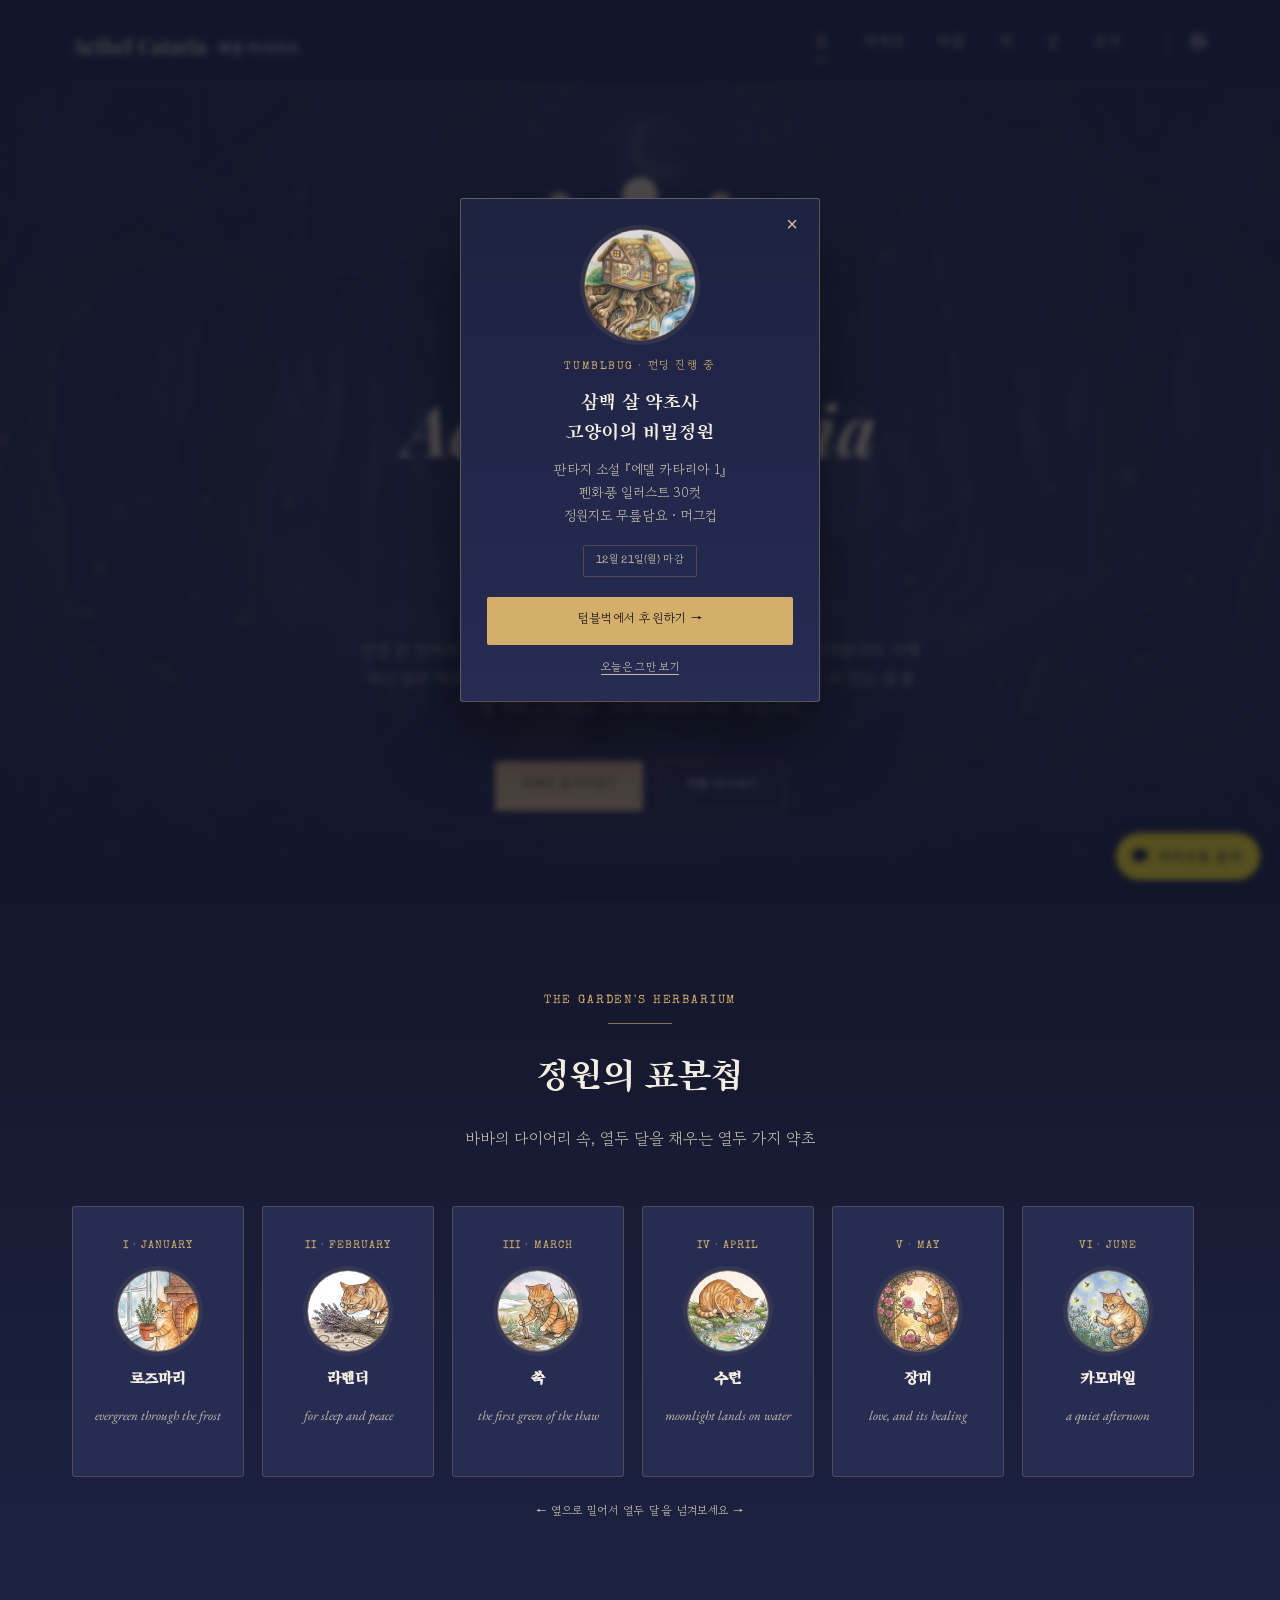
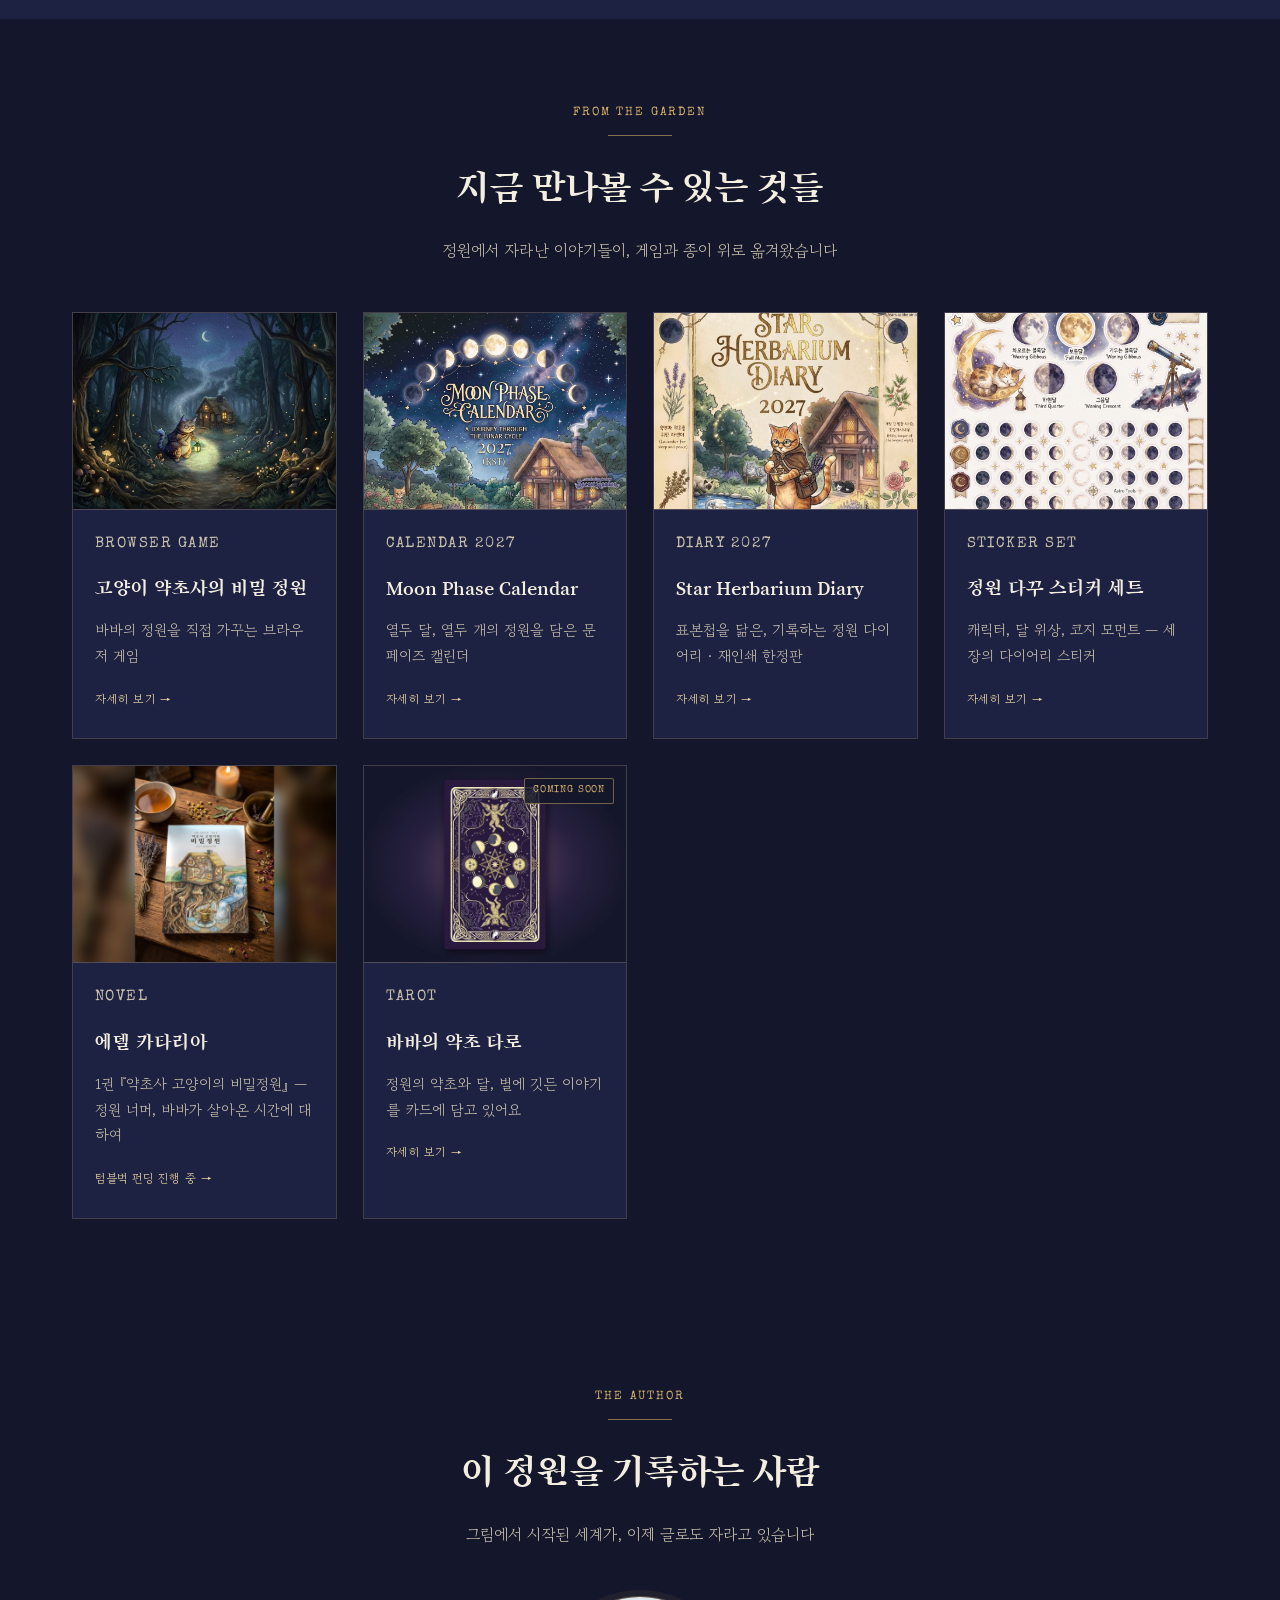
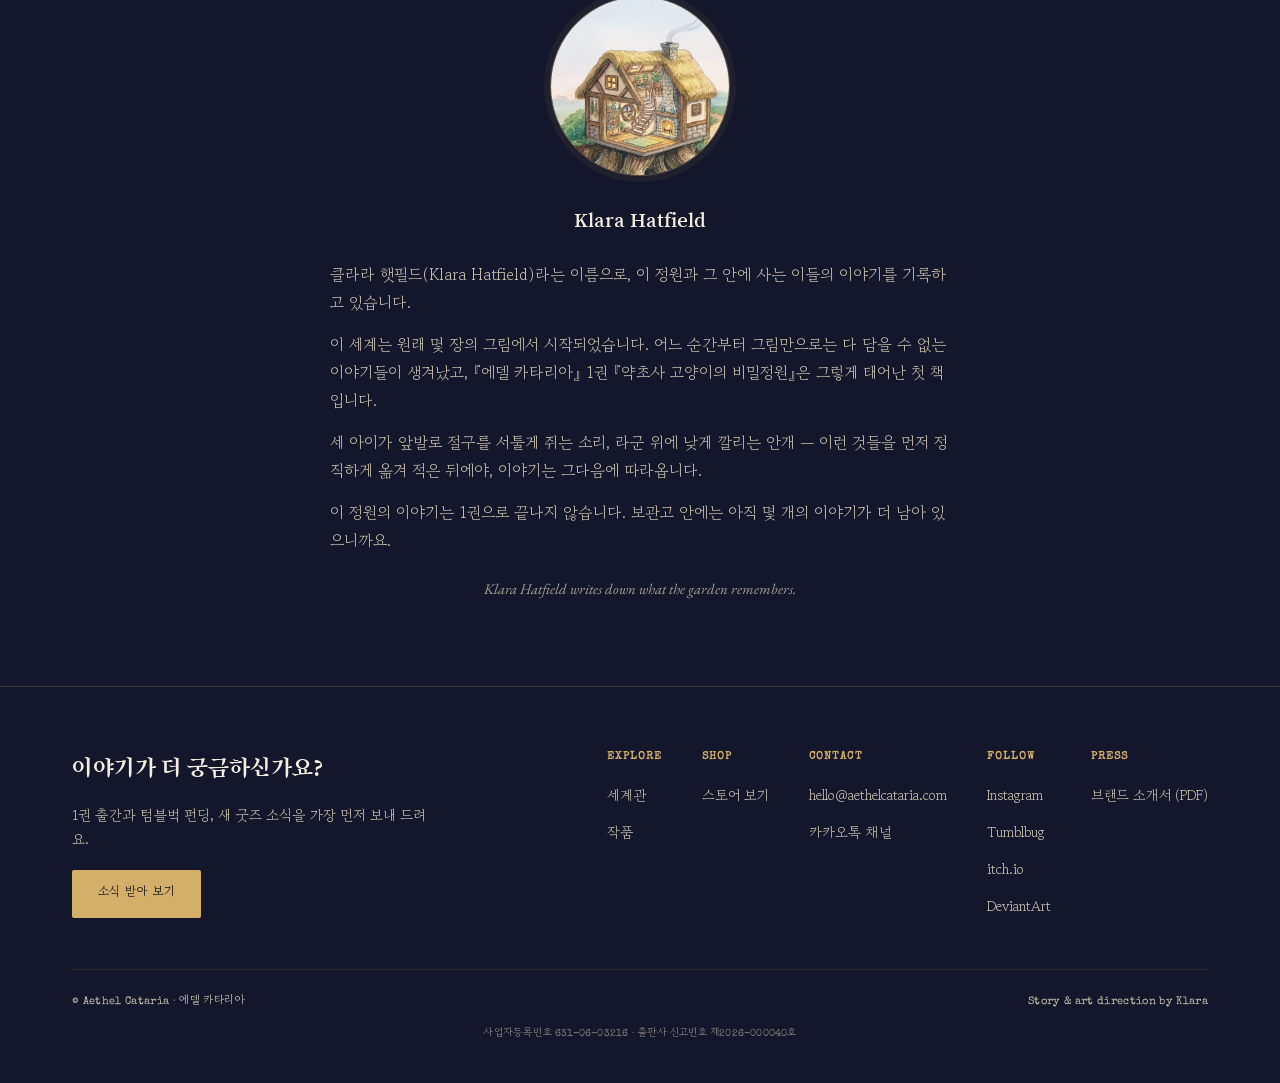
==== index.html @ c3be25a5 "update" ====
<!doctype html>
<html lang="ko">
<head>
<meta charset="UTF-8">
<meta name="viewport" content="width=device-width, initial-scale=1">
<meta name="naver-site-verification" content="a81925fc1675d71731efb377b3e61711cd4c7b0f" />
<meta name="p:domain_verify" content="5d4cd866044c1a8015e2ba2c1e4d9285"/>
<title>Aethel Cataria · 에델 카타리아</title>
<meta name="description" content="달빛 아래, 오래된 마법이 자라는 곳 — 고양이 약초사 바바의 정원, 에델 카타리아 세계관 공식 홈페이지.">
<meta property="og:type" content="website">
<meta property="og:site_name" content="Aethel Cataria · 에델 카타리아">
<meta property="og:locale" content="ko_KR">
<meta property="og:title" content="Aethel Cataria · 에델 카타리아">
<meta property="og:description" content="달빛 아래, 오래된 마법이 자라는 곳 — 고양이 약초사 바바의 정원, 에델 카타리아 세계관 공식 홈페이지.">
<meta property="og:url" content="https://aethelcataria.com/">
<meta property="og:image" content="https://aethelcataria.com/assets/images/og-default.jpg">
<meta property="og:image:width" content="1200">
<meta property="og:image:height" content="630">
<meta name="twitter:card" content="summary_large_image">
<link rel="icon" href="favicon.ico" sizes="any">
<link rel="icon" type="image/png" sizes="32x32" href="favicon-32.png">
<link rel="apple-touch-icon" href="apple-touch-icon.png">
<link rel="alternate" hreflang="ko" href="https://aethelcataria.com/index.html">
<link rel="alternate" hreflang="en" href="https://aethelcataria.com/en/index.html">
<link rel="alternate" hreflang="ja" href="https://aethelcataria.com/jp/index.html">
<link rel="stylesheet" href="assets/style.css?v=20261107b">
</head>
<body>

<!-- ============ icon sprite (hidden) ============ -->
<svg width="0" height="0" style="position:absolute" aria-hidden="true">
<defs>

<symbol id="icon-spike" viewBox="0 0 64 64" fill="none" stroke="currentColor" stroke-width="2.2" stroke-linecap="round">
  <line x1="32" y1="56" x2="32" y2="10"/>
  <line x1="32" y1="46" x2="20" y2="40"/>
  <line x1="32" y1="46" x2="44" y2="40"/>
  <line x1="32" y1="36" x2="20" y2="30"/>
  <line x1="32" y1="36" x2="44" y2="30"/>
  <line x1="32" y1="26" x2="20" y2="20"/>
  <line x1="32" y1="26" x2="44" y2="20"/>
  <line x1="32" y1="16" x2="24" y2="10"/>
  <line x1="32" y1="16" x2="40" y2="10"/>
</symbol>

<symbol id="icon-lavender" viewBox="0 0 64 64" fill="none" stroke="currentColor" stroke-width="2.2" stroke-linecap="round">
  <line x1="32" y1="56" x2="32" y2="22"/>
  <path d="M32 50 Q24 46 26 40"/>
  <path d="M32 50 Q40 46 38 40"/>
  <ellipse cx="32" cy="30" rx="3" ry="4.4" fill="currentColor" stroke="none" opacity=".5"/>
  <ellipse cx="26" cy="24" rx="3.4" ry="5" fill="currentColor" stroke="none" opacity=".65"/>
  <ellipse cx="38" cy="24" rx="3.4" ry="5" fill="currentColor" stroke="none" opacity=".65"/>
  <ellipse cx="32" cy="19" rx="4" ry="6" fill="currentColor" stroke="none" opacity=".9"/>
</symbol>

<symbol id="icon-lobed-leaf" viewBox="0 0 64 64" fill="none" stroke="currentColor" stroke-width="2.2" stroke-linejoin="round" stroke-linecap="round">
  <line x1="32" y1="58" x2="32" y2="46"/>
  <path d="M32 46 L24 40 L26 34 L20 30 L24 24 L18 18 L32 10 L46 18 L40 24 L44 30 L38 34 L40 40 Z"/>
</symbol>

<symbol id="icon-lily" viewBox="0 0 64 64" fill="none" stroke="currentColor" stroke-width="2.2" stroke-linecap="round">
  <ellipse cx="32" cy="48" rx="20" ry="8"/>
  <line x1="32" y1="40" x2="32" y2="26"/>
  <g stroke-width="2">
    <ellipse cx="32" cy="10" rx="4" ry="9" transform="rotate(0 32 17)"/>
    <ellipse cx="32" cy="10" rx="4" ry="9" transform="rotate(60 32 17)"/>
    <ellipse cx="32" cy="10" rx="4" ry="9" transform="rotate(120 32 17)"/>
    <ellipse cx="32" cy="10" rx="4" ry="9" transform="rotate(180 32 17)"/>
    <ellipse cx="32" cy="10" rx="4" ry="9" transform="rotate(240 32 17)"/>
    <ellipse cx="32" cy="10" rx="4" ry="9" transform="rotate(300 32 17)"/>
  </g>
</symbol>

<symbol id="icon-rose" viewBox="0 0 64 64" fill="none" stroke="currentColor" stroke-width="2.2" stroke-linecap="round" stroke-linejoin="round">
  <line x1="32" y1="58" x2="32" y2="34"/>
  <path d="M32 50 Q22 48 24 40"/>
  <path d="M24 20 Q32 6 40 20 Q45 29 32 31 Q19 29 24 20 Z"/>
  <circle cx="32" cy="20" r="4.5"/>
</symbol>

<symbol id="icon-daisy" viewBox="0 0 64 64" fill="none" stroke="currentColor" stroke-width="2.2" stroke-linecap="round">
  <line x1="32" y1="58" x2="32" y2="34"/>
  <line x1="32" y1="14" x2="32" y2="7"/>
  <line x1="37.7" y1="16.3" x2="42.6" y2="11.4"/>
  <line x1="40" y1="22" x2="47" y2="22"/>
  <line x1="37.7" y1="27.7" x2="42.6" y2="32.6"/>
  <line x1="32" y1="30" x2="32" y2="37"/>
  <line x1="26.3" y1="27.7" x2="21.4" y2="32.6"/>
  <line x1="24" y1="22" x2="17" y2="22"/>
  <line x1="26.3" y1="16.3" x2="21.4" y2="11.4"/>
  <circle cx="32" cy="22" r="5" fill="currentColor" stroke="none"/>
</symbol>

<symbol id="icon-basil" viewBox="0 0 64 64" fill="none" stroke="currentColor" stroke-width="2.2" stroke-linecap="round">
  <line x1="32" y1="58" x2="32" y2="14"/>
  <ellipse cx="20" cy="34" rx="12" ry="7" transform="rotate(-25 20 34)"/>
  <ellipse cx="44" cy="34" rx="12" ry="7" transform="rotate(25 44 34)"/>
  <ellipse cx="32" cy="14" rx="6" ry="10"/>
</symbol>

<symbol id="icon-comfrey" viewBox="0 0 64 64" fill="none" stroke="currentColor" stroke-width="2.2" stroke-linejoin="round" stroke-linecap="round">
  <line x1="32" y1="58" x2="32" y2="44"/>
  <path d="M32 44 C14 40 12 18 32 8 C52 18 50 40 32 44 Z"/>
  <line x1="32" y1="42" x2="32" y2="12"/>
</symbol>

<symbol id="icon-lemonbalm" viewBox="0 0 64 64" fill="none" stroke="currentColor" stroke-width="2.2" stroke-linejoin="round" stroke-linecap="round">
  <line x1="32" y1="58" x2="32" y2="46"/>
  <path d="M32 46 L26 42 L28 38 L22 34 L25 30 L20 26 L24 22 L32 8 L40 22 L44 26 L39 30 L42 34 L36 38 L38 42 Z"/>
</symbol>

<symbol id="icon-sage" viewBox="0 0 64 64" fill="none" stroke="currentColor" stroke-width="2.2" stroke-linecap="round">
  <line x1="32" y1="58" x2="32" y2="12"/>
  <ellipse cx="22" cy="42" rx="8" ry="4" transform="rotate(-20 22 42)"/>
  <ellipse cx="42" cy="36" rx="8" ry="4" transform="rotate(20 42 36)"/>
  <ellipse cx="22" cy="28" rx="7" ry="3.6" transform="rotate(-15 22 28)"/>
  <ellipse cx="32" cy="14" rx="3" ry="5" fill="currentColor" stroke="none" opacity=".75"/>
  <ellipse cx="28" cy="18" rx="2.6" ry="4" fill="currentColor" stroke="none" opacity=".5"/>
  <ellipse cx="36" cy="18" rx="2.6" ry="4" fill="currentColor" stroke="none" opacity=".5"/>
</symbol>

<symbol id="icon-holly" viewBox="0 0 64 64" fill="none" stroke="currentColor" stroke-width="2.2" stroke-linejoin="round" stroke-linecap="round">
  <line x1="32" y1="58" x2="32" y2="48"/>
  <path d="M32 48 L26 44 L28 40 L20 36 L26 32 L18 26 L26 24 L24 16 L32 20 L40 16 L38 24 L46 26 L38 32 L44 36 L36 40 L38 44 Z"/>
  <circle cx="28" cy="13" r="3" fill="currentColor" stroke="none"/>
  <circle cx="34" cy="11" r="3" fill="currentColor" stroke="none"/>
  <circle cx="32" cy="17" r="2.6" fill="currentColor" stroke="none"/>
</symbol>

<symbol id="icon-cottage" viewBox="0 0 64 64" fill="none" stroke="currentColor" stroke-width="2" stroke-linejoin="round" stroke-linecap="round">
  <path d="M10 34 L32 13 L54 34"/>
  <rect x="15" y="34" width="34" height="22"/>
  <path d="M27 56 L27 41 Q32 36 37 41 L37 56"/>
</symbol>

<symbol id="icon-moonset" viewBox="0 0 64 64" fill="currentColor" stroke="none">
  <circle cx="20" cy="34" r="10" opacity=".38"/>
  <circle cx="32" cy="27" r="13" opacity=".85"/>
  <circle cx="46" cy="34" r="10" opacity=".38"/>
</symbol>

<symbol id="icon-book" viewBox="0 0 64 64" fill="none" stroke="currentColor" stroke-width="2" stroke-linejoin="round" stroke-linecap="round">
  <path d="M32 18 C24 12 14 14 10 18 L10 46 C14 42 24 40 32 46 C40 40 50 42 54 46 L54 18 C50 14 40 12 32 18 Z"/>
  <line x1="32" y1="18" x2="32" y2="46"/>
</symbol>

<symbol id="icon-quill" viewBox="0 0 64 64" fill="none" stroke="currentColor" stroke-width="2" stroke-linejoin="round" stroke-linecap="round">
  <path d="M46 10 C31 18 20 33 15 52 L22 49 C29 32 39 20 50 14 Z"/>
  <line x1="15" y1="52" x2="9" y2="59"/>
</symbol>

</defs>
</svg>

<header class="site-header">
  <div class="wrap">
    <a href="index.html" class="brand-mark">
      <span class="en">Aethel&nbsp;Cataria</span>
      <span class="kr">에델 카타리아</span>
    </a>
    <nav class="site-nav" aria-label="주요 메뉴">
      <a href="index.html" aria-current="page">홈</a>
      <a href="world.html">세계관</a>
      <a href="works.html">작품</a>
      <a href="book.html">책</a>
      <a href="shop.html">샵</a>
      <a href="mailto:hello@aethelcataria.com?subject=%5B%EC%97%90%EB%8D%B8%EC%B9%B4%ED%83%80%EB%A6%AC%EC%95%84%5D%20%EB%AC%B8%EC%9D%98%EB%93%9C%EB%A6%BD%EB%8B%88%EB%8B%A4">문의</a>
      <details class="lang-switch-wrap">
        <summary aria-label="언어 선택"><svg viewBox="0 0 24 24" fill="none" stroke="currentColor" stroke-width="1.6" stroke-linecap="round" stroke-linejoin="round" aria-hidden="true"><circle cx="12" cy="12" r="9"/><ellipse cx="12" cy="12" rx="4.2" ry="9"/><line x1="3" y1="12" x2="21" y2="12"/></svg></summary>
        <div class="lang-menu">
          <a href="en/index.html" lang="en" hreflang="en">EN</a>
          <a href="jp/index.html" lang="ja" hreflang="ja">日本語</a>
        </div>
      </details>
    </nav>
  </div>
</header>

<main>

  <section class="hero">
    <div class="hero-video" aria-hidden="true" style="position:absolute;inset:0;z-index:0;overflow:hidden;pointer-events:none">
      <video autoplay muted loop playsinline disablepictureinpicture disableremoteplayback preload="metadata" style="width:100%;height:100%;object-fit:cover" poster="assets/video/hero-forest-poster.jpg">
        <source src="assets/video/hero-forest-sm.mp4" type="video/mp4" media="(max-width: 700px)">
        <source src="assets/video/hero-forest-sm.webm" type="video/webm" media="(max-width: 700px)">
        <source src="assets/video/hero-forest.mp4" type="video/mp4">
        <source src="assets/video/hero-forest.webm" type="video/webm">
      </video>
    </div>
    <div class="stars" aria-hidden="true">
      <span style="top:12%;left:8%"></span>
      <span style="top:22%;left:88%"></span>
      <span style="top:8%;left:52%"></span>
      <span style="top:34%;left:16%"></span>
      <span style="top:30%;left:76%"></span>
      <span style="top:5%;left:70%"></span>
    </div>

    <svg class="moon-arc" viewBox="0 0 600 130" aria-hidden="true">
      <path d="M40,90 Q300,-10 560,90" fill="none" stroke="#D4AF6A" stroke-width="1" opacity=".35"/>

      <g opacity=".45">
        <mask id="mm0"><circle cx="40" cy="82" r="9" fill="#fff"/><circle cx="40" cy="82" r="9" fill="#000"/></mask>
        <circle cx="40" cy="82" r="9" fill="#E9D3A3" mask="url(#mm0)"/>
        <circle cx="40" cy="82" r="9" fill="none" stroke="#D4AF6A" stroke-width="1" opacity=".8"/>
      </g>

      <g opacity=".68">
        <mask id="mm1"><circle cx="127" cy="56" r="12" fill="#fff"/><circle cx="119" cy="56" r="12" fill="#000"/></mask>
        <circle cx="127" cy="56" r="12" fill="#E9D3A3" mask="url(#mm1)"/>
        <circle cx="127" cy="56" r="12" fill="none" stroke="#D4AF6A" stroke-width="1" opacity=".8"/>
      </g>

      <g opacity=".86">
        <mask id="mm2"><circle cx="213" cy="36" r="15" fill="#fff"/><circle cx="193" cy="36" r="15" fill="#000"/></mask>
        <circle cx="213" cy="36" r="15" fill="#E9D3A3" mask="url(#mm2)"/>
        <circle cx="213" cy="36" r="15" fill="none" stroke="#D4AF6A" stroke-width="1" opacity=".8"/>
      </g>

      <g opacity="1">
        <mask id="mm3"><circle cx="300" cy="24" r="19" fill="#fff"/><circle cx="262" cy="24" r="19" fill="#000"/></mask>
        <circle cx="300" cy="24" r="19" fill="#E9D3A3" mask="url(#mm3)"/>
        <circle cx="300" cy="24" r="19" fill="none" stroke="#D4AF6A" stroke-width="1" opacity=".8"/>
      </g>

      <g opacity=".86">
        <mask id="mm4"><circle cx="387" cy="36" r="15" fill="#fff"/><circle cx="407" cy="36" r="15" fill="#000"/></mask>
        <circle cx="387" cy="36" r="15" fill="#E9D3A3" mask="url(#mm4)"/>
        <circle cx="387" cy="36" r="15" fill="none" stroke="#D4AF6A" stroke-width="1" opacity=".8"/>
      </g>

      <g opacity=".68">
        <mask id="mm5"><circle cx="473" cy="56" r="12" fill="#fff"/><circle cx="481" cy="56" r="12" fill="#000"/></mask>
        <circle cx="473" cy="56" r="12" fill="#E9D3A3" mask="url(#mm5)"/>
        <circle cx="473" cy="56" r="12" fill="none" stroke="#D4AF6A" stroke-width="1" opacity=".8"/>
      </g>

      <g opacity=".45">
        <mask id="mm6"><circle cx="560" cy="82" r="9" fill="#fff"/><circle cx="560" cy="82" r="9" fill="#000"/></mask>
        <circle cx="560" cy="82" r="9" fill="#E9D3A3" mask="url(#mm6)"/>
        <circle cx="560" cy="82" r="9" fill="none" stroke="#D4AF6A" stroke-width="1" opacity=".8"/>
      </g>
    </svg>

    <p class="hero-eyebrow">Herbalist Cat's Secret Garden Universe</p>
    <h1>Aethel&nbsp;Cataria</h1>
    <p class="kr-title">에델 카타리아</p>
    <p class="tagline">달빛 아래, 오래된 마법이 자라는 곳</p>
    <p class="lede">안경 쓴 진저색 고양이 약초사 바바가 사계절 정원을 돌보며 당신을 기다립니다. 시계 대신 달의 차오름을 따라 흐르는 시간, 그리고 오래 산 존재만이 가질 수 있는 씁쓸한 위트 — 이곳은 그런 이야기가 사는 곳입니다.</p>
    <div class="hero-actions">
      <a class="btn btn-gold" href="world.html">세계관 들여다보기</a>
      <a class="btn btn-outline" href="works.html">작품 만나보기</a>
    </div>
  </section>

  <section class="section herbarium">
    <div class="section-head">
      <p class="eyebrow">The Garden's Herbarium</p>
      <div class="rule"></div>
      <h2>정원의 표본첩</h2>
      <p>바바의 다이어리 속, 열두 달을 채우는 열두 가지 약초</p>
    </div>

    <div class="rail" role="list" aria-label="열두 달의 약초 표본">
      <article class="specimen" role="listitem">
        <p class="month">I · JANUARY</p>
        <span class="icon"><img src="assets/images/herbs/herb-01-rosemary.jpg" alt="로즈마리와 바바"></span>
        <h3 class="name">로즈마리</h3>
        <p class="caption">evergreen through the frost</p>
      </article>
      <article class="specimen" role="listitem">
        <p class="month">II · FEBRUARY</p>
        <span class="icon"><img src="assets/images/herbs/herb-02-lavender.jpg" alt="라벤더와 바바"></span>
        <h3 class="name">라벤더</h3>
        <p class="caption">for sleep and peace</p>
      </article>
      <article class="specimen" role="listitem">
        <p class="month">III · MARCH</p>
        <span class="icon"><img src="assets/images/herbs/herb-03-mugwort.jpg" alt="쑥과 바바"></span>
        <h3 class="name">쑥</h3>
        <p class="caption">the first green of the thaw</p>
      </article>
      <article class="specimen" role="listitem">
        <p class="month">IV · APRIL</p>
        <span class="icon"><img src="assets/images/herbs/herb-04-waterlily.jpg" alt="수련과 바바"></span>
        <h3 class="name">수련</h3>
        <p class="caption">moonlight lands on water</p>
      </article>
      <article class="specimen" role="listitem">
        <p class="month">V · MAY</p>
        <span class="icon"><img src="assets/images/herbs/herb-05-rose.jpg" alt="장미와 바바"></span>
        <h3 class="name">장미</h3>
        <p class="caption">love, and its healing</p>
      </article>
      <article class="specimen" role="listitem">
        <p class="month">VI · JUNE</p>
        <span class="icon"><img src="assets/images/herbs/herb-06-chamomile.jpg" alt="카모마일과 바바"></span>
        <h3 class="name">카모마일</h3>
        <p class="caption">a quiet afternoon</p>
      </article>
      <article class="specimen" role="listitem">
        <p class="month">VII · JULY</p>
        <span class="icon"><img src="assets/images/herbs/herb-07-thyme.jpg" alt="타임과 바바"></span>
        <h3 class="name">타임</h3>
        <p class="caption">courage, close to the ground</p>
      </article>
      <article class="specimen" role="listitem">
        <p class="month">VIII · AUGUST</p>
        <span class="icon"><img src="assets/images/herbs/herb-08-basil.jpg" alt="바질과 바바"></span>
        <h3 class="name">바질</h3>
        <p class="caption">the height of the garden</p>
      </article>
      <article class="specimen" role="listitem">
        <p class="month">IX · SEPTEMBER</p>
        <span class="icon"><img src="assets/images/herbs/herb-09-comfrey.jpg" alt="컴프리와 바바"></span>
        <h3 class="name">컴프리</h3>
        <p class="caption">mending, slowly</p>
      </article>
      <article class="specimen" role="listitem">
        <p class="month">X · OCTOBER</p>
        <span class="icon"><img src="assets/images/herbs/herb-10-lemonbalm.jpg" alt="레몬밤과 바바"></span>
        <h3 class="name">레몬밤</h3>
        <p class="caption">its scent clears as the air cools</p>
      </article>
      <article class="specimen" role="listitem">
        <p class="month">XI · NOVEMBER</p>
        <span class="icon"><img src="assets/images/herbs/herb-11-sage.jpg" alt="세이지와 바바"></span>
        <h3 class="name">세이지</h3>
        <p class="caption">wisdom, and old protection</p>
      </article>
      <article class="specimen" role="listitem">
        <p class="month">XII · DECEMBER</p>
        <span class="icon"><img src="assets/images/herbs/herb-12-holly.jpg" alt="호랑가시나무와 바바"></span>
        <h3 class="name">호랑가시나무</h3>
        <p class="caption">keeper of the longest night</p>
      </article>
    </div>
    <p class="rail-note">← 옆으로 밀어서 열두 달을 넘겨보세요 →</p>
  </section>

  <section class="section" id="works-preview">
    <div class="section-head">
      <p class="eyebrow">From the Garden</p>
      <div class="rule"></div>
      <h2>지금 만나볼 수 있는 것들</h2>
      <p>정원에서 자라난 이야기들이, 게임과 종이 위로 옮겨왔습니다</p>
    </div>

    <div class="works-grid">
      <a class="work-card" href="works.html#game">
        <div class="work-frame"><img src="assets/images/work-game.jpg" alt="고양이 약초사의 비밀 정원 게임 일러스트"></div>
        <div class="work-body">
          <p class="work-kicker">Browser Game</p>
          <h3>고양이 약초사의 비밀 정원</h3>
          <p>바바의 정원을 직접 가꾸는 브라우저 게임</p>
          <span class="work-link">자세히 보기 →</span>
        </div>
      </a>
      <a class="work-card" href="works.html#calendar">
        <div class="work-frame"><img src="assets/images/work-calendar.jpg" alt="Moon Phase Calendar 2027 표지"></div>
        <div class="work-body">
          <p class="work-kicker">Calendar 2027</p>
          <h3>Moon Phase Calendar</h3>
          <p>열두 달, 열두 개의 정원을 담은 문페이즈 캘린더</p>
          <span class="work-link">자세히 보기 →</span>
        </div>
      </a>
      <a class="work-card" href="diary.html">
        <div class="work-frame"><img src="assets/images/work-diary.jpg" alt="Star Herbarium Diary 2027 표지"></div>
        <div class="work-body">
          <p class="work-kicker">Diary 2027</p>
          <h3>Star Herbarium Diary</h3>
          <p>표본첩을 닮은, 기록하는 정원 다이어리 · 재인쇄 한정판</p>
          <span class="work-link">자세히 보기 →</span>
        </div>
      </a>
      <a class="work-card" href="works.html#stickers">
        <div class="work-frame"><img src="assets/images/work-sticker.jpg" alt="정원 다꾸 스티커 세트"></div>
        <div class="work-body">
          <p class="work-kicker">Sticker Set</p>
          <h3>정원 다꾸 스티커 세트</h3>
          <p>캐릭터, 달 위상, 코지 모먼트 — 세 장의 다이어리 스티커</p>
          <span class="work-link">자세히 보기 →</span>
        </div>
      </a>
      <a class="work-card" href="book.html">
        <div class="work-frame"><img src="assets/images/work-novel-card.jpg" alt="장편소설 『약초사 고양이의 비밀정원』 표지"></div>
        <div class="work-body">
          <p class="work-kicker">Novel</p>
          <h3>에델 카타리아</h3>
          <p>1권 『약초사 고양이의 비밀정원』 — 정원 너머, 바바가 살아온 시간에 대하여</p>
          <span class="work-link" data-live="텀블벅 펀딩 진행 중 →" data-ended="책 소개 보기 →">11월 20일 텀블벅 오픈 →</span>
        </div>
      </a>
      <a class="work-card" href="works.html#tarot">
        <div class="work-frame"><img src="assets/images/work-tarot.jpg" alt="준비 중인 바바의 약초 타로 카드 뒷면">
          <span class="work-badge" style="z-index:2;background:rgba(20,23,43,.85)">Coming soon</span></div>
        <div class="work-body">
          <p class="work-kicker">Tarot</p>
          <h3>바바의 약초 타로</h3>
          <p>정원의 약초와 달, 별에 깃든 이야기를 카드에 담고 있어요</p>
          <span class="work-link">자세히 보기 →</span>
        </div>
      </a>
    </div>
  </section>

  <section class="section" id="author">
    <div class="section-head">
      <p class="eyebrow">The Author</p>
      <div class="rule"></div>
      <h2>이 정원을 기록하는 사람</h2>
      <p>그림에서 시작된 세계가, 이제 글로도 자라고 있습니다</p>
    </div>

    <div class="author">
      <img class="author-art" width="180" height="180" style="width:180px;height:180px;border-radius:50%;object-fit:cover" src="assets/images/author-cottage.jpg" alt="작가가 직접 그린 표지 그림 속 코티지" loading="lazy">
      <h3>Klara Hatfield</h3>
      <p>클라라 햇필드(Klara Hatfield)라는 이름으로, 이 정원과 그 안에 사는 이들의 이야기를 기록하고 있습니다.</p>
      <p>이 세계는 원래 몇 장의 그림에서 시작되었습니다. 어느 순간부터 그림만으로는 다 담을 수 없는 이야기들이 생겨났고, 『에델 카타리아』 1권 『약초사 고양이의 비밀정원』은 그렇게 태어난 첫 책입니다.</p>
      <p>세 아이가 앞발로 절구를 서툴게 쥐는 소리, 라군 위에 낮게 깔리는 안개 — 이런 것들을 먼저 정직하게 옮겨 적은 뒤에야, 이야기는 그다음에 따라옵니다.</p>
      <p>이 정원의 이야기는 1권으로 끝나지 않습니다. 보관고 안에는 아직 몇 개의 이야기가 더 남아 있으니까요.</p>
      <span class="author-en">Klara Hatfield writes down what the garden remembers.</span>
    </div>
  </section>


</main>

<footer class="site-footer" id="contact">
  <div class="footer-inner">
    <div class="footer-cta">
      <h2>이야기가 더 궁금하신가요?</h2>
      <p class="footer-sub">1권 출간과 텀블벅 펀딩, 새 굿즈 소식을 가장 먼저 보내 드려요.</p>
      <a class="btn btn-gold" href="https://page.stibee.com/subscriptions/526377" target="_blank" rel="noopener">소식 받아 보기</a>
    </div>
    <div class="footer-links">
      <div class="footer-col">
        <h5>Explore</h5>
        <ul>
          <li><a href="world.html">세계관</a></li>
          <li><a href="works.html">작품</a></li>
        </ul>
      </div>
      <div class="footer-col">
        <h5>Shop</h5>
        <ul>
          <li><a href="shop.html">스토어 보기</a></li>
        </ul>
      </div>
      <div class="footer-col">
        <h5>Contact</h5>
        <ul>
          <li><a href="mailto:hello@aethelcataria.com">hello@aethelcataria.com</a></li>
          <li><a href="https://pf.kakao.com/_YXvxaX" target="_blank" rel="noopener">카카오톡 채널</a></li>
        </ul>
      </div>
      <div class="footer-col">
        <h5>Follow</h5>
        <ul>
          <li><a href="https://www.instagram.com/aethel.cataria/" target="_blank" rel="noopener">Instagram</a></li>
          <li><a href="https://tumblbug.com/u/herbalist-cat-garden" target="_blank" rel="noopener">Tumblbug</a></li>
          <li><a href="https://klarahatfield.itch.io/" target="_blank" rel="noopener">itch.io</a></li>
          <li><a href="https://www.deviantart.com/klarahatfield/" target="_blank" rel="noopener">DeviantArt</a></li>
        </ul>
      </div>
      <div class="footer-col">
        <h5>Press</h5>
        <ul>
          <li><a href="assets/docs/aethelcataria-brand-intro.pdf" target="_blank" rel="noopener">브랜드 소개서 (PDF)</a></li>
        </ul>
      </div>
    </div>
  </div>
  <div class="footer-base">
    <span>© Aethel Cataria · 에델 카타리아</span>
    <span>Story &amp; art direction by Klara</span>
  </div>
  <div class="footer-legal">사업자등록번호 631-06-03216 · 출판사 신고번호 제2026-000040호</div>
</footer>

<script data-goatcounter="https://aethelcataria.goatcounter.com/count"
        async src="//gc.zgo.at/count.js"></script>

<!-- ============ Tumblbug 알림 팝업: 비밀정원 (방문자당 하루 1회 노출) ============
     · 11/20(금) 18:00 전: 공개예정 + 알림 신청
     · 11/20 18:00 ~ 12/21: 펀딩 진행 중 + 후원하기
     · 12/22 00:00 이후: 자동으로 숨김
-->
<div class="tb-popup-overlay" id="tbPopupOverlay">
  <div class="tb-popup-card" role="dialog" aria-modal="true" aria-labelledby="tbPopupTitle">
    <button class="tb-popup-close" id="tbPopupClose" aria-label="닫기">×</button>
    <div class="tb-popup-photo"><img src="assets/images/tumblbug-notify-garden.jpg" alt="『약초사 고양이의 비밀정원』 표지 속 정원 오두막"></div>
    <p class="tb-popup-eyebrow" id="tbPopupEyebrow">Tumblbug · 공개예정</p>
    <h2 id="tbPopupTitle" class="tb-popup-title">삼백 살 약초사<br>고양이의 비밀정원</h2>
    <p class="tb-popup-desc">판타지 소설 『에델 카타리아 1』<br>펜화풍 일러스트 30컷<br>정원지도 무릎담요 · 머그컵</p>
    <p class="tb-popup-meta" id="tbPopupMeta">11월 20일(금) 오후 6시 오픈</p>
    <a class="tb-popup-cta" href="https://tum.bg/da9RQI" target="_blank" rel="noopener" id="tbPopupCta">텀블벅에서 알림 신청하기 →</a>
    <button class="tb-popup-dismiss" id="tbPopupDismiss">오늘은 그만 보기</button>
  </div>
</div>
<script>
(function () {
  try {
    // 한국 시간 기준
    var FUNDING_START = new Date('2026-11-20T18:00:00+09:00'); // 펀딩 오픈
    var FUNDING_END   = new Date('2026-12-22T00:00:00+09:00'); // 12/21 마감 → 이후 팝업 숨김
    var overlay = document.getElementById('tbPopupOverlay');
    var now = Date.now();
    if (now >= FUNDING_END.getTime()) {
      if (overlay) overlay.parentNode.removeChild(overlay);
      return;
    }
    if (now >= FUNDING_START.getTime()) {
      document.getElementById('tbPopupEyebrow').textContent = 'Tumblbug · 펀딩 진행 중';
      document.getElementById('tbPopupMeta').textContent = '12월 21일(월) 마감';
      document.getElementById('tbPopupCta').textContent = '텀블벅에서 후원하기 →';
    }
    var KEY = 'tbPopupLastShown_garden';
    var d = new Date();
    var today = d.getFullYear() + '-' + (d.getMonth() + 1) + '-' + d.getDate(); // 방문자 기준 날짜
    try { if (localStorage.getItem(KEY) === today) return; } catch (e) {}
    setTimeout(function () {
      if (!overlay || !overlay.isConnected) return;
      overlay.classList.add('is-visible');
      try { localStorage.setItem(KEY, today); } catch (e) {}
      function close(){ overlay.classList.remove('is-visible'); }
      document.getElementById('tbPopupClose').addEventListener('click', close);
      document.getElementById('tbPopupDismiss').addEventListener('click', close);
      overlay.addEventListener('click', function (e) { if (e.target === overlay) close(); });
    }, 1400);
  } catch (e) {}
})();
</script>

<script src="assets/funding-phase.js"></script>

<!-- 카카오톡 채널 채팅 버튼 -->
<a class="kakao-float" href="https://pf.kakao.com/_YXvxaX/chat" target="_blank" rel="noopener" aria-label="카카오톡 채널로 문의하기">
  <svg viewBox="0 0 24 24" aria-hidden="true"><path fill="#191919" d="M12 3C6.48 3 2 6.54 2 10.9c0 2.8 1.86 5.27 4.66 6.67l-.95 3.48c-.08.3.26.54.52.37l4.15-2.74c.53.06 1.07.1 1.62.1 5.52 0 10-3.54 10-7.88S17.52 3 12 3z"/></svg>
  <span>카카오톡 문의</span>
</a>

</body>
</html>
---- assets/style.css ----
@import url('https://fonts.googleapis.com/css2?family=Playfair+Display:ital,wght@0,500;0,600;0,700;1,500&family=Song+Myung&family=Gowun+Batang:wght@400;700&family=EB+Garamond:ital,wght@0,400;0,500;1,400&family=Special+Elite&family=Shippori+Mincho:wght@400;500;600;700&display=swap');

:root{
  --night: #14172B;
  --night-2: #1D2242;
  --night-3: #262C52;
  --gold: #D4AF6A;
  --gold-soft: #E9D3A3;
  --parchment: #F4EEE1;
  --parchment-dim: #C9C0AC;
  --plum: #6B5B95;
  --plum-deep: #4A3B6B;
  --sage: #8AA07E;
  --ink: #14121C;

  --font-display-en: 'Playfair Display', 'Noto Serif KR', serif;
  --font-display-kr: 'Song Myung', 'Playfair Display', serif;
  --font-body-kr: 'Gowun Batang', 'Noto Serif KR', serif;
  --font-body-en: 'EB Garamond', Georgia, serif;
  /* 영문은 타자기체, 한글·일본어 글자는 고운바탕·시포리 명조로 이어서 표시 (2026-11-07) */
  --font-mono: 'Special Elite', 'Gowun Batang', 'Shippori Mincho', 'Noto Serif KR', 'Courier New', serif;

  /* Japanese pairing — antique mincho serif, matches the herbarium/gothic mood
     of Song Myung + Gowun Batang. Applied automatically on any <html lang="ja">
     page via the override below, so jp/ pages can reuse .kr-title, .name,
     .author h3, etc. as-is without new classes. */
  --font-display-jp: 'Shippori Mincho', 'Song Myung', serif;
  --font-body-jp: 'Shippori Mincho', 'Gowun Batang', serif;

  --max: 1180px;
  --edge: clamp(20px, 6vw, 72px);
}

html[lang="ja"]{
  --font-display-kr: var(--font-display-jp);
  --font-body-kr: var(--font-body-jp);
}

*, *::before, *::after{ box-sizing: border-box; }
html{ scroll-behavior: smooth; }
@media (prefers-reduced-motion: reduce){
  html{ scroll-behavior: auto; }
  *, *::before, *::after{ animation-duration: 0.001ms !important; animation-iteration-count: 1 !important; transition-duration: 0.001ms !important; }
}

body{
  margin: 0;
  background: var(--night);
  color: var(--parchment);
  font-family: var(--font-body-kr);
  line-height: 1.75;
  -webkit-font-smoothing: antialiased;
}

img, svg{ display: block; max-width: 100%; }

a{ color: inherit; }
a:focus-visible, button:focus-visible{
  outline: 2px solid var(--gold);
  outline-offset: 3px;
}

.wrap{
  max-width: var(--max);
  margin: 0 auto;
  padding-left: var(--edge);
  padding-right: var(--edge);
}

/* ---------- starfield backdrop ---------- */
.stars{
  position: absolute;
  inset: 0;
  overflow: hidden;
  pointer-events: none;
}
.stars span{
  position: absolute;
  width: 2px; height: 2px;
  background: var(--gold-soft);
  border-radius: 50%;
  opacity: .55;
}

/* ---------- header / nav ---------- */
.site-header{
  position: relative;
  z-index: 20;
  padding: 28px var(--edge) 0;
}
.site-header .wrap{
  padding-left:0; padding-right:0;
  display: flex;
  align-items: center;
  justify-content: space-between;
  gap: 20px;
  border-bottom: 1px solid rgba(212,175,106,.22);
  padding-bottom: 20px;
}
.brand-mark{
  display: flex;
  align-items: baseline;
  gap: 10px;
  text-decoration: none;
}
.brand-mark .en{
  font-family: var(--font-display-en);
  font-weight: 600;
  font-size: 1.28rem;
  letter-spacing: .02em;
  color: var(--gold-soft);
}
.brand-mark .kr{
  font-family: var(--font-display-kr);
  font-size: .92rem;
  color: var(--parchment-dim);
}
.site-nav{
  display: flex;
  font-family: var(--font-mono);
  font-size: .88rem;
  letter-spacing: .05em;
}
/* 한글 페이지: 메뉴·버튼의 한글 자간을 조금 좁게 (2026-11-07) */
html[lang="ko"] .site-nav,
html[lang="ko"] .btn,
html[lang="ko"] .tb-popup-cta{ letter-spacing: .02em; }
.site-nav a{
  text-decoration: none;
  color: var(--parchment-dim);
  padding-bottom: 3px;
  margin-right: clamp(14px, 3vw, 34px);
  border-bottom: 1px solid transparent;
  transition: color .2s ease, border-color .2s ease;
}
.site-nav a:last-child{ margin-right: 0; }
.site-nav a:hover, .site-nav a[aria-current="page"]{
  color: var(--gold);
  border-color: var(--gold);
}
.site-nav a.lang-switch{
  margin-left: clamp(4px, 1.5vw, 14px);
  padding-left: clamp(14px, 3vw, 20px);
  border-left: 1px solid rgba(212,175,106,.3);
  border-bottom: 1px solid transparent;
  opacity: .8;
}
.site-nav a.lang-switch:hover{ opacity: 1; }
.site-nav a.lang-switch + a.lang-switch{
  border-left: none;
  padding-left: 0;
  margin-left: 10px;
}

/* language dropdown (icon + <details>/<summary>, no JS needed) */
.lang-switch-wrap{
  display: flex;
  align-items: center;
  position: relative;
  margin-left: clamp(4px, 1.5vw, 14px);
  padding-left: clamp(14px, 3vw, 20px);
  border-left: 1px solid rgba(212,175,106,.3);
}
.lang-switch-wrap summary{
  display: flex;
  align-items: center;
  width: 19px;
  height: 19px;
  color: var(--parchment-dim);
  cursor: pointer;
  list-style: none;
  transition: color .2s ease;
}
.lang-switch-wrap summary::-webkit-details-marker{ display: none; }
.lang-switch-wrap summary svg{ width: 100%; height: 100%; display: block; }
.lang-switch-wrap:hover summary,
.lang-switch-wrap[open] summary{ color: var(--gold); }
.lang-menu{
  position: absolute;
  top: calc(100% + 12px);
  right: 0;
  display: flex;
  flex-direction: column;
  min-width: 108px;
  padding: 6px;
  background: var(--night-2);
  border: 1px solid rgba(212,175,106,.28);
  border-radius: 8px;
  box-shadow: 0 14px 30px rgba(0,0,0,.4);
  z-index: 30;
}
.lang-menu a{
  padding: 8px 10px;
  border-radius: 5px;
  font-family: var(--font-mono);
  font-size: .76rem;
  letter-spacing: .05em;
  color: var(--parchment-dim);
  text-decoration: none;
  white-space: nowrap;
  border: none;
  margin: 0;
}
.lang-menu a:hover{
  color: var(--gold);
  background: rgba(212,175,106,.12);
  border: none;
}

/* ---------- hero ---------- */
.hero{
  position: relative;
  padding: 88px var(--edge) 96px;
  text-align: center;
  overflow: hidden;
}
/* hero background video (prologue forest) */
.hero-video{
  position: absolute;
  inset: 0;
  z-index: 0;
  overflow: hidden;
  pointer-events: none;
}
.hero-video video{
  width: 100%;
  height: 100%;
  object-fit: cover;
  opacity: .5;
}
.hero-video::after{
  content: "";
  position: absolute;
  inset: 0;
  background:
    radial-gradient(ellipse at 50% 45%, rgba(20,23,43,.25) 0%, rgba(20,23,43,.7) 75%),
    linear-gradient(180deg, rgba(20,23,43,.35) 0%, rgba(20,23,43,.15) 50%, var(--night) 100%);
}
.hero .stars{ z-index: 1; }
.hero > :not(.hero-video):not(.stars){ position: relative; z-index: 2; }
@media (prefers-reduced-motion: reduce){
  .hero-video video{ display: none; }
  .hero-video{ background: url("video/hero-forest-poster.jpg") center / cover no-repeat; opacity: .5; }
}
.moon-arc{
  width: min(560px, 84vw);
  margin: 0 auto 34px;
}
.hero-eyebrow{
  font-family: var(--font-mono);
  font-size: .74rem;
  letter-spacing: .16em;
  color: var(--gold);
  text-transform: uppercase;
  margin: 0 0 18px;
}
.hero h1{
  margin: 0;
  font-family: var(--font-display-en);
  font-weight: 700;
  font-style: italic;
  color: var(--gold-soft);
  font-size: clamp(2.6rem, 6vw, 4.4rem);
  letter-spacing: .01em;
}
.hero .kr-title{
  margin: 10px 0 0;
  font-family: var(--font-display-kr);
  font-size: clamp(1.2rem, 2.6vw, 1.7rem);
  color: var(--parchment);
}
.hero .tagline{
  max-width: 620px;
  margin: 30px auto 0;
  font-family: var(--font-body-en);
  font-style: italic;
  font-size: clamp(1.05rem, 1.6vw, 1.28rem);
  color: var(--parchment-dim);
}
.hero .lede{
  max-width: 560px;
  margin: 22px auto 0;
  font-size: 1.02rem;
  color: var(--parchment-dim);
}
.hero-actions{
  margin-top: 40px;
  display: flex;
  gap: 16px;
  justify-content: center;
  flex-wrap: wrap;
}

/* ---------- buttons ---------- */
.btn{
  display: inline-flex;
  align-items: center;
  gap: 8px;
  padding: 13px 26px;
  font-family: var(--font-mono);
  font-size: .78rem;
  letter-spacing: .06em;
  text-decoration: none;
  border-radius: 2px;
  transition: transform .18s ease, background .2s ease, color .2s ease, border-color .2s ease;
}
.btn-gold{
  background: var(--gold);
  color: var(--ink);
}
.btn-gold:hover{ background: var(--gold-soft); transform: translateY(-1px); }
.btn-outline{
  border: 1px solid rgba(212,175,106,.5);
  color: var(--parchment);
}
.btn-outline:hover{ border-color: var(--gold); color: var(--gold); transform: translateY(-1px); }

/* ---------- section scaffolding ---------- */
.section{
  position: relative;
  padding: 84px var(--edge);
}
.section-head{
  max-width: 640px;
  margin: 0 auto 48px;
  text-align: center;
}
.section-head .eyebrow{
  font-family: var(--font-mono);
  font-size: .72rem;
  letter-spacing: .16em;
  text-transform: uppercase;
  color: var(--gold);
  margin: 0 0 12px;
}
.section-head h2{
  font-family: var(--font-display-kr);
  font-weight: 400;
  font-size: clamp(1.7rem, 3.4vw, 2.35rem);
  color: var(--parchment);
  margin: 0 0 14px;
}
.section-head p{
  color: var(--parchment-dim);
  margin: 0;
}
.rule{
  width: 64px;
  height: 1px;
  background: var(--gold);
  margin: 0 auto 20px;
  opacity: .6;
}

/* ---------- herbarium rail (signature element) ---------- */
.herbarium{
  background: linear-gradient(180deg, var(--night) 0%, var(--night-2) 100%);
}
.rail{
  display: flex;
  gap: 18px;
  overflow-x: auto;
  padding: 6px 4px 22px;
  scroll-snap-type: x proximity;
  scrollbar-width: thin;
  scrollbar-color: var(--gold) transparent;
}
.rail::-webkit-scrollbar{ height: 6px; }
.rail::-webkit-scrollbar-thumb{ background: rgba(212,175,106,.4); border-radius: 3px; }

.specimen{
  scroll-snap-align: start;
  flex: 0 0 172px;
  background: var(--night-3);
  border: 1px solid rgba(212,175,106,.24);
  border-radius: 3px;
  padding: 20px 16px 18px;
  text-align: center;
  transition: border-color .2s ease, transform .2s ease;
}
.specimen:hover{ border-color: var(--gold); transform: translateY(-3px); }
.specimen .month{
  font-family: var(--font-mono);
  font-size: .66rem;
  letter-spacing: .1em;
  color: var(--gold);
}
.specimen .icon{
  display: flex;
  align-items: center;
  justify-content: center;
  width: 82px; height: 82px;
  margin: 14px auto 12px;
  color: var(--gold-soft);
  border-radius: 50%;
  overflow: hidden;
  border: 1px solid rgba(212,175,106,.45);
  box-shadow: 0 0 0 4px rgba(212,175,106,.08);
}
.specimen .icon svg{ width: 100%; height: 100%; }
.specimen .icon img{
  width: 100%; height: 100%;
  object-fit: cover;
  display: block;
}
.specimen .name{
  font-family: var(--font-display-kr);
  font-size: 1.02rem;
  color: var(--parchment);
  margin: 0 0 6px;
}
.specimen .caption{
  font-family: var(--font-body-en);
  font-style: italic;
  font-size: .82rem;
  color: var(--parchment-dim);
  line-height: 1.5;
}
.rail-note{
  text-align: center;
  font-family: var(--font-mono);
  font-size: .72rem;
  color: var(--parchment-dim);
  letter-spacing: .04em;
  margin-top: 4px;
}

/* ---------- works grid ---------- */
.works-grid{
  display: grid;
  grid-template-columns: repeat(auto-fit, minmax(250px, 1fr));
  gap: 26px;
}
.work-card{
  background: var(--night-2);
  border: 1px solid rgba(212,175,106,.2);
  display: flex;
  flex-direction: column;
  text-decoration: none;
  color: inherit;
  transition: border-color .2s ease, transform .2s ease;
}
.work-card:hover{ border-color: var(--gold); transform: translateY(-4px); }
.work-frame{
  aspect-ratio: 4/3;
  position: relative;
  display: flex;
  align-items: center;
  justify-content: center;
  overflow: hidden;
  background:
    radial-gradient(circle at 30% 20%, rgba(212,175,106,.14), transparent 55%),
    var(--night-3);
  border-bottom: 1px solid rgba(212,175,106,.2);
}
.work-frame svg{ width: 46%; opacity: .85; }
.work-frame img{
  width: 100%;
  height: 100%;
  object-fit: cover;
  transition: transform .3s ease;
}
.work-card:hover .work-frame img{ transform: scale(1.04); }
.work-badge{
  position: absolute;
  top: 12px; right: 12px;
  font-family: var(--font-mono);
  font-size: .64rem;
  letter-spacing: .08em;
  color: var(--gold);
  border: 1px solid rgba(212,175,106,.5);
  padding: 3px 8px;
  border-radius: 2px;
  text-transform: uppercase;
}
.work-body{ padding: 22px 22px 26px; }
.work-kicker{
  font-family: var(--font-mono);
  font-size: .68rem;
  letter-spacing: .1em;
  color: var(--gold);
  text-transform: uppercase;
  margin: 0 0 8px;
}
.work-body h3{
  font-family: var(--font-display-kr);
  font-weight: 400;
  font-size: 1.28rem;
  margin: 0 0 10px;
  color: var(--parchment);
}
.work-body p{
  font-size: .92rem;
  color: var(--parchment-dim);
  margin: 0 0 14px;
}
.work-link{
  font-family: var(--font-mono);
  font-size: .74rem;
  letter-spacing: .05em;
  color: var(--gold-soft);
}

/* ---------- prose sections (world page) ---------- */
.lore{
  display: grid;
  grid-template-columns: 1fr;
  gap: 60px;
  max-width: 760px;
  margin: 0 auto;
}
.lore-entry{
  display: grid;
  grid-template-columns: 96px 1fr;
  gap: 26px;
}
.lore-num{
  font-family: var(--font-mono);
  font-size: .72rem;
  color: var(--gold);
  letter-spacing: .1em;
  padding-top: 6px;
}
.lore-entry h3{
  font-family: var(--font-display-kr);
  font-weight: 400;
  font-size: 1.5rem;
  color: var(--parchment);
  margin: 0 0 12px;
}
.lore-entry p{
  color: var(--parchment-dim);
  margin: 0 0 14px;
}
.lore-entry p:last-child{ margin-bottom: 0; }
.lore-entry .lore-en{
  font-family: var(--font-body-en);
  font-style: italic;
  color: var(--parchment-dim);
  opacity: .8;
  font-size: .92rem;
}
.lore-entry > div{ min-width: 0; }
@media (max-width: 560px){
  .lore-entry{ grid-template-columns: 1fr; gap: 8px; }
}

/* ---------- author bio (home page) ---------- */
.author{
  max-width: 620px;
  margin: 0 auto;
  text-align: center;
}
.author-icon{
  display: block;
  width: 44px; height: 44px;
  margin: 0 auto 20px;
  color: var(--sage);
}
.author-art{
  display: block;
  width: 180px; height: 180px;
  margin: 0 auto 26px;
  border-radius: 50%;
  object-fit: cover;
  border: 1px solid rgba(212,175,106,.4);
  box-shadow: 0 0 0 6px rgba(212,175,106,.06);
}
.author-icon svg,
.apprentice .glyph svg{ display: block; width: 100%; height: 100%; }
.author h3{
  font-family: var(--font-display-kr);
  font-weight: 400;
  font-size: 1.3rem;
  color: var(--parchment);
  margin: 0 0 22px;
}
.author p{
  color: var(--parchment-dim);
  text-align: left;
  margin: 0 0 14px;
}
.author p:last-of-type{ margin-bottom: 0; }
.author .author-en{
  display: block;
  margin-top: 22px;
  font-family: var(--font-body-en);
  font-style: italic;
  color: var(--parchment-dim);
  opacity: .8;
  font-size: .92rem;
  text-align: center;
}

.apprentices{
  display: grid;
  grid-template-columns: repeat(auto-fit, minmax(150px, 1fr));
  gap: 20px;
  max-width: 760px;
  margin: 0 auto;
}
.apprentice{
  text-align: center;
  padding: 22px 14px;
  border: 1px solid rgba(212,175,106,.18);
}
.apprentice .portrait{
  display: block;
  width: 120px; height: 120px;
  margin: 0 auto 14px;
  border-radius: 50%;
  object-fit: cover;
  border: 1px solid rgba(212,175,106,.35);
}
.lore-portrait{
  display: block;
  width: 150px; height: 150px;
  margin: 0 0 18px;
  border-radius: 50%;
  object-fit: cover;
  border: 1px solid rgba(212,175,106,.35);
}
.apprentice .glyph{
  width: 34px; height: 34px;
  margin: 0 auto 12px;
  color: var(--sage);
}
.apprentice h4{
  font-family: var(--font-display-kr);
  font-weight: 400;
  font-size: 1.05rem;
  margin: 0 0 6px;
  color: var(--parchment);
}
.apprentice p{
  font-size: .82rem;
  color: var(--parchment-dim);
  margin: 0;
}

.teaser-banner{
  max-width: 760px;
  margin: 70px auto 0;
  padding: 34px;
  border: 1px solid rgba(212,175,106,.3);
  text-align: center;
  background: var(--night-2);
}
.teaser-banner p.eyebrow{
  font-family: var(--font-mono);
  font-size: .7rem;
  letter-spacing: .12em;
  color: var(--gold);
  text-transform: uppercase;
  margin: 0 0 10px;
}
.teaser-banner h3{
  font-family: var(--font-display-kr);
  font-weight: 400;
  font-size: 1.4rem;
  margin: 0 0 12px;
  color: var(--parchment);
}
.teaser-banner p{
  color: var(--parchment-dim);
  font-size: .92rem;
  margin: 0;
}

/* ---------- contact / footer ---------- */
.site-footer{
  border-top: 1px solid rgba(212,175,106,.22);
  padding: 60px var(--edge) 40px;
}
.footer-inner{
  max-width: var(--max);
  margin: 0 auto;
  display: flex;
  flex-wrap: wrap;
  gap: 40px;
  justify-content: space-between;
}
.footer-cta h2{
  font-family: var(--font-display-kr);
  font-weight: 400;
  font-size: 1.5rem;
  margin: 0 0 14px;
  color: var(--parchment);
  max-width: 360px;
}
.footer-cta a.mail{
  font-family: var(--font-body-en);
  font-style: italic;
  color: var(--gold-soft);
  text-decoration: none;
  font-size: 1.05rem;
  border-bottom: 1px solid rgba(212,175,106,.4);
}
.footer-links{
  display: flex;
  gap: 40px;
  flex-wrap: wrap;
}
.footer-col h5{
  font-family: var(--font-mono);
  font-size: .68rem;
  letter-spacing: .1em;
  text-transform: uppercase;
  color: var(--gold);
  margin: 0 0 14px;
}
.footer-col ul{
  list-style: none;
  padding: 0; margin: 0;
  display: flex;
  flex-direction: column;
  gap: 9px;
}
.footer-col a{
  text-decoration: none;
  color: var(--parchment-dim);
  font-size: .88rem;
  transition: color .2s ease;
}
.footer-col a:hover{ color: var(--gold); }
.footer-base{
  max-width: var(--max);
  margin: 50px auto 0;
  padding-top: 22px;
  border-top: 1px solid rgba(212,175,106,.12);
  font-family: var(--font-mono);
  font-size: .7rem;
  color: var(--parchment-dim);
  letter-spacing: .03em;
  display: flex;
  justify-content: space-between;
  flex-wrap: wrap;
  gap: 10px;
}
.footer-legal{
  max-width: var(--max);
  margin: 14px auto 0;
  font-family: var(--font-mono);
  font-size: .64rem;
  color: var(--parchment-dim);
  opacity: .65;
  letter-spacing: .02em;
  text-align: center;
}

/* ---------- page intro (world / works headers) ---------- */
.page-hero{
  padding: 70px var(--edge) 10px;
  text-align: center;
}
.page-hero .eyebrow{
  font-family: var(--font-mono);
  font-size: .74rem;
  letter-spacing: .16em;
  color: var(--gold);
  text-transform: uppercase;
  margin: 0 0 16px;
}
.page-hero h1{
  font-family: var(--font-display-kr);
  font-weight: 400;
  font-size: clamp(2rem, 4.2vw, 2.9rem);
  margin: 0 0 14px;
  color: var(--parchment);
}
.page-hero .en{
  font-family: var(--font-display-en);
  font-style: italic;
  color: var(--gold-soft);
  font-size: 1.1rem;
}
.page-hero p.desc{
  max-width: 560px;
  margin: 24px auto 0;
  color: var(--parchment-dim);
}

/* ---------- responsive ---------- */
@media (max-width: 640px){
  .site-header .wrap{ flex-wrap: wrap; row-gap: 14px; }
  .site-nav{ gap: 16px; row-gap: 10px; width: 100%; justify-content: flex-start; flex-wrap: wrap; font-size: .82rem; }
  .hero{ padding-top: 56px; padding-bottom: 64px; }
  .section{ padding-top: 60px; padding-bottom: 60px; }
  .specimen{ flex-basis: 148px; }
  .footer-inner{ flex-direction: column; }
}
@media (max-width: 460px){
  .work-detail-head{ flex-direction: column; }
  .site-nav{ gap: 13px; }
}

/* ---------- Tumblbug 알림 팝업 ---------- */
.tb-popup-overlay{
  position: fixed;
  inset: 0;
  z-index: 999;
  display: flex;
  align-items: center;
  justify-content: center;
  padding: 20px;
  background: rgba(20,23,43,.72);
  backdrop-filter: blur(3px);
  opacity: 0;
  pointer-events: none;
  transition: opacity .45s ease;
}
.tb-popup-overlay.is-visible{
  opacity: 1;
  pointer-events: auto;
}
.tb-popup-card{
  position: relative;
  width: 100%;
  max-width: 360px;
  background: linear-gradient(180deg, var(--night-2), var(--night-3));
  border: 1px solid rgba(212,175,106,.35);
  border-radius: 3px;
  padding: 30px 26px 26px;
  text-align: center;
  box-shadow: 0 30px 70px rgba(0,0,0,.5);
  transform: translateY(16px) scale(.97);
  transition: transform .45s cubic-bezier(.2,.8,.2,1);
}
.tb-popup-overlay.is-visible .tb-popup-card{
  transform: translateY(0) scale(1);
}
.tb-popup-close{
  position: absolute;
  top: 10px;
  right: 12px;
  width: 30px;
  height: 30px;
  border-radius: 50%;
  border: none;
  background: transparent;
  color: var(--parchment-dim);
  font-size: 20px;
  line-height: 1;
  cursor: pointer;
}
.tb-popup-close:hover{ color: var(--gold); }
.tb-popup-photo{
  width: 112px;
  height: 112px;
  border-radius: 50%;
  overflow: hidden;
  margin: 0 auto 16px;
  border: 1px solid rgba(212,175,106,.45);
  box-shadow: 0 0 0 4px rgba(212,175,106,.1);
}
.tb-popup-photo img{
  width: 100%;
  height: 100%;
  object-fit: cover;
}
.tb-popup-eyebrow{
  font-family: var(--font-mono);
  font-size: .7rem;
  letter-spacing: .14em;
  text-transform: uppercase;
  color: var(--gold);
  margin: 0 0 10px;
}
.tb-popup-title{
  font-family: var(--font-display-kr);
  font-weight: 400;
  font-size: 1.28rem;
  line-height: 1.5;
  color: var(--parchment);
  margin: 0 0 10px;
}
.tb-popup-desc{
  font-family: var(--font-body-kr);
  font-size: .85rem;
  line-height: 1.7;
  color: var(--parchment-dim);
  margin: 0 0 14px;
}
.tb-popup-meta{
  font-family: var(--font-mono);
  font-size: .66rem;
  letter-spacing: .04em;
  color: var(--parchment-dim);
  border: 1px solid rgba(212,175,106,.25);
  border-radius: 2px;
  padding: 6px 12px;
  display: inline-block;
  margin: 0 0 20px;
}
.tb-popup-cta{
  display: block;
  width: 100%;
  padding: 13px 0;
  font-family: var(--font-mono);
  font-size: .78rem;
  letter-spacing: .06em;
  text-decoration: none;
  border-radius: 2px;
  background: var(--gold);
  color: var(--ink);
  font-weight: 500;
  transition: background .2s ease, transform .18s ease;
}
.tb-popup-cta:hover{ background: var(--gold-soft); transform: translateY(-1px); }
.tb-popup-dismiss{
  display: block;
  margin: 12px auto 0;
  font-family: var(--font-mono);
  font-size: .68rem;
  letter-spacing: .03em;
  color: var(--parchment-dim);
  background: none;
  border: none;
  text-decoration: underline;
  text-underline-offset: 3px;
  cursor: pointer;
}
.tb-popup-dismiss:hover{ color: var(--gold); }

/* character portraits — mobile (2026-10-27) */
@media (max-width: 560px){
  .apprentices{ grid-template-columns: 1fr; gap: 14px; }
  .apprentice{ display: grid; grid-template-columns: 88px 1fr; align-items: center; gap: 0 16px; text-align: left; padding: 16px; }
  .apprentice .portrait{ width: 88px; height: 88px; margin: 0; grid-row: span 2; }
  .apprentice h4{ align-self: end; }
  .apprentice p{ align-self: start; }
  .lore-portrait{ width: 120px; height: 120px; }
}

/* newsletter (2026-10-28) */
.newsletter-cta{ text-align: center; margin-top: 8px; }
.newsletter-note{ margin-top: 16px; font-size: .8rem; color: var(--parchment-dim); opacity: .75; }
.footer-sub{ margin: 0 0 18px; font-size: .9rem; color: var(--parchment-dim); max-width: 360px; line-height: 1.7; }

/* kakao channel (2026-11-05) */
.kakao-float{
  position: fixed; right: 20px; bottom: 20px; z-index: 900;
  display: inline-flex; align-items: center; gap: 8px;
  padding: 11px 18px 11px 14px; border-radius: 999px;
  background: #FEE500; color: #191919 !important;
  font-family: var(--font-body-kr); font-size: .9rem; font-weight: 600;
  text-decoration: none; letter-spacing: 0;
  box-shadow: 0 6px 18px rgba(0,0,0,.35);
  transition: transform .2s ease, box-shadow .2s ease;
}
.kakao-float:hover{ transform: translateY(-2px); box-shadow: 0 10px 24px rgba(0,0,0,.4); }
.kakao-float svg{ width: 20px; height: 20px; flex: none; }
@media (max-width: 600px){
  .kakao-float{ right: 14px; bottom: 14px; padding: 12px; }
  .kakao-float span{ display: none; }
}
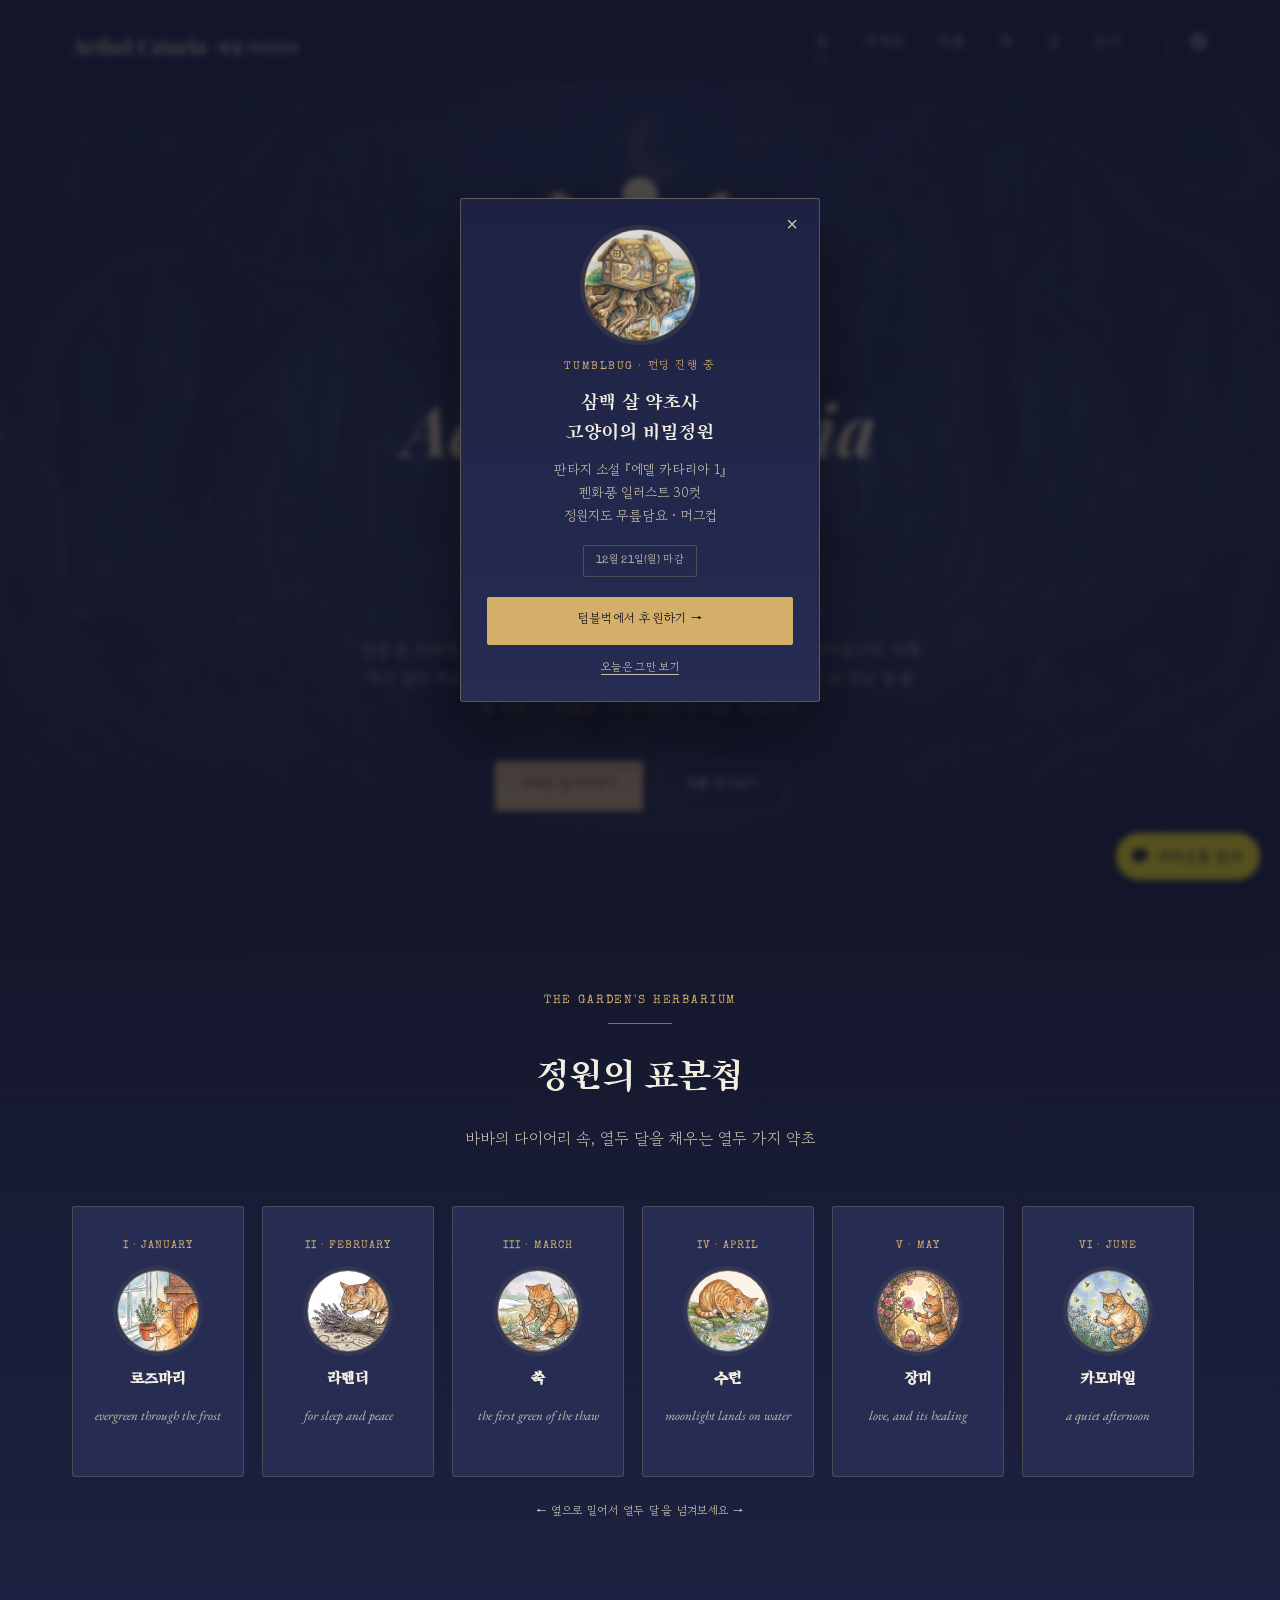
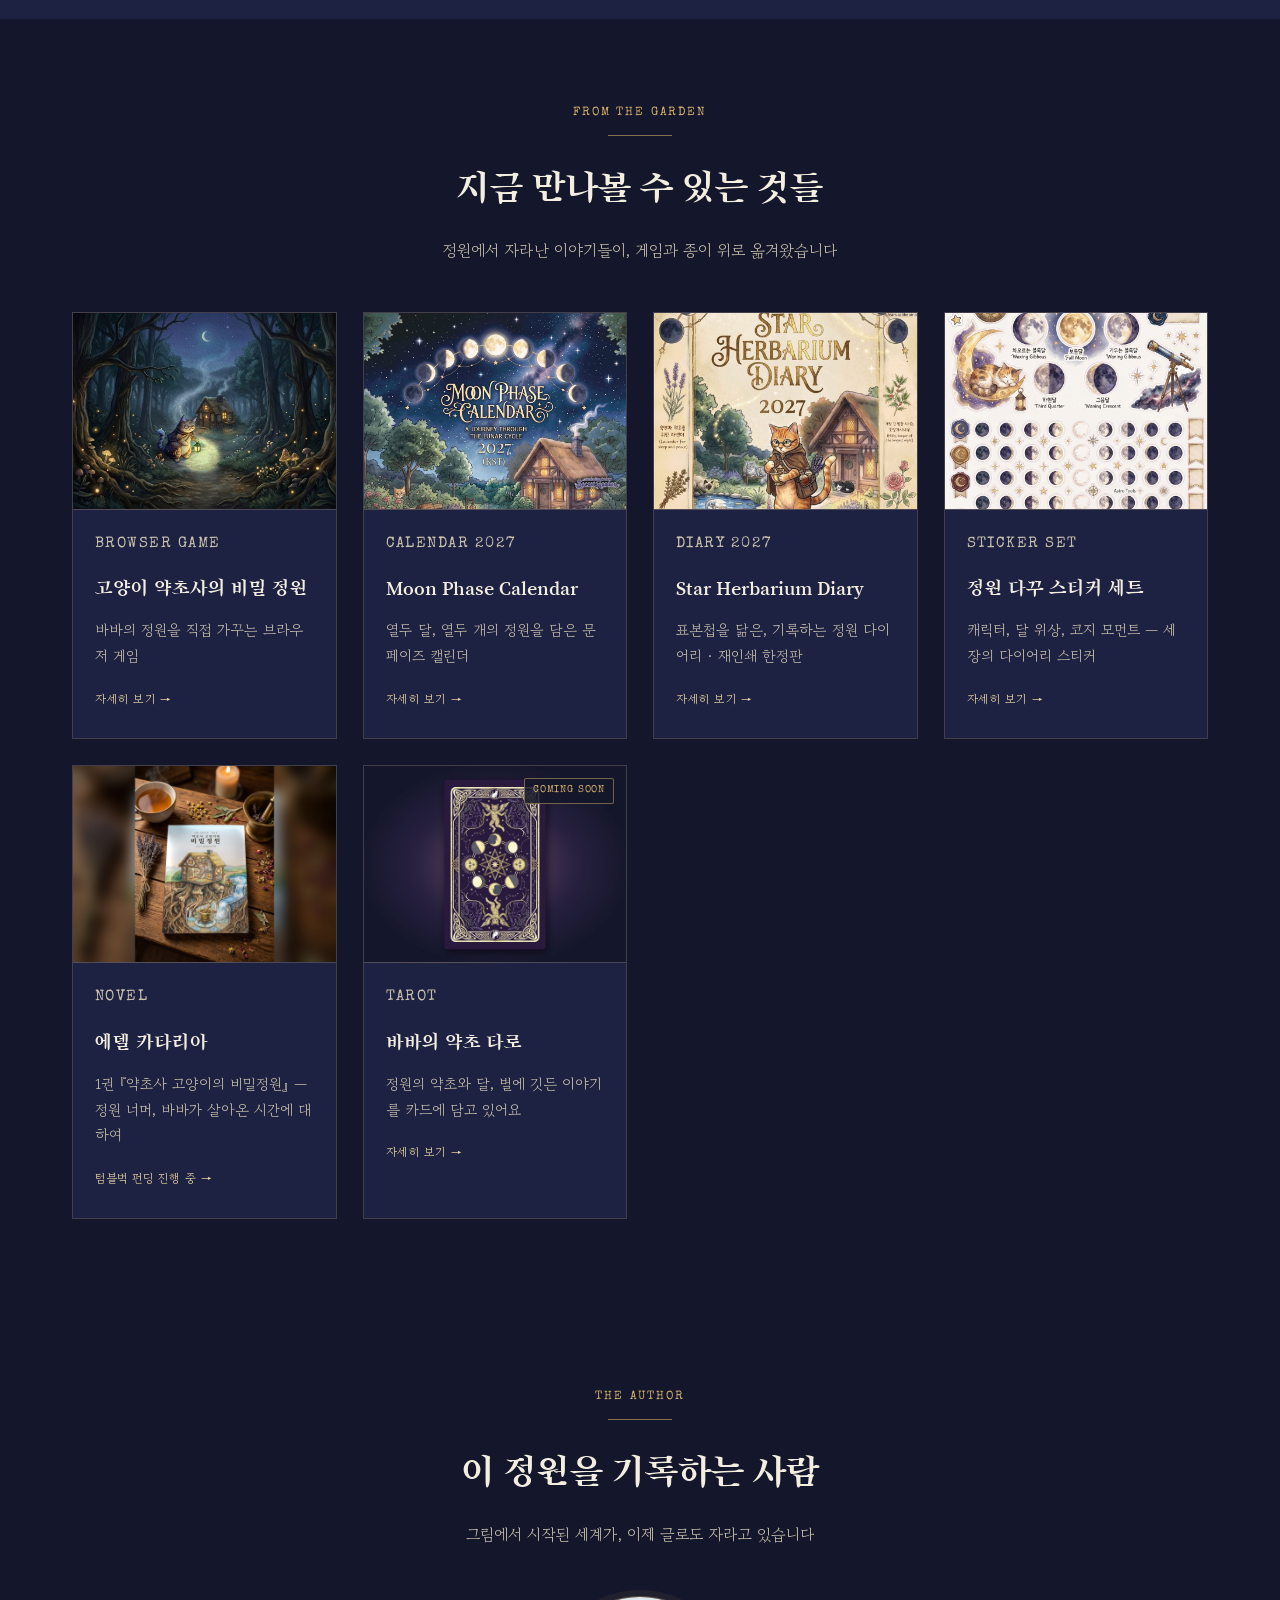
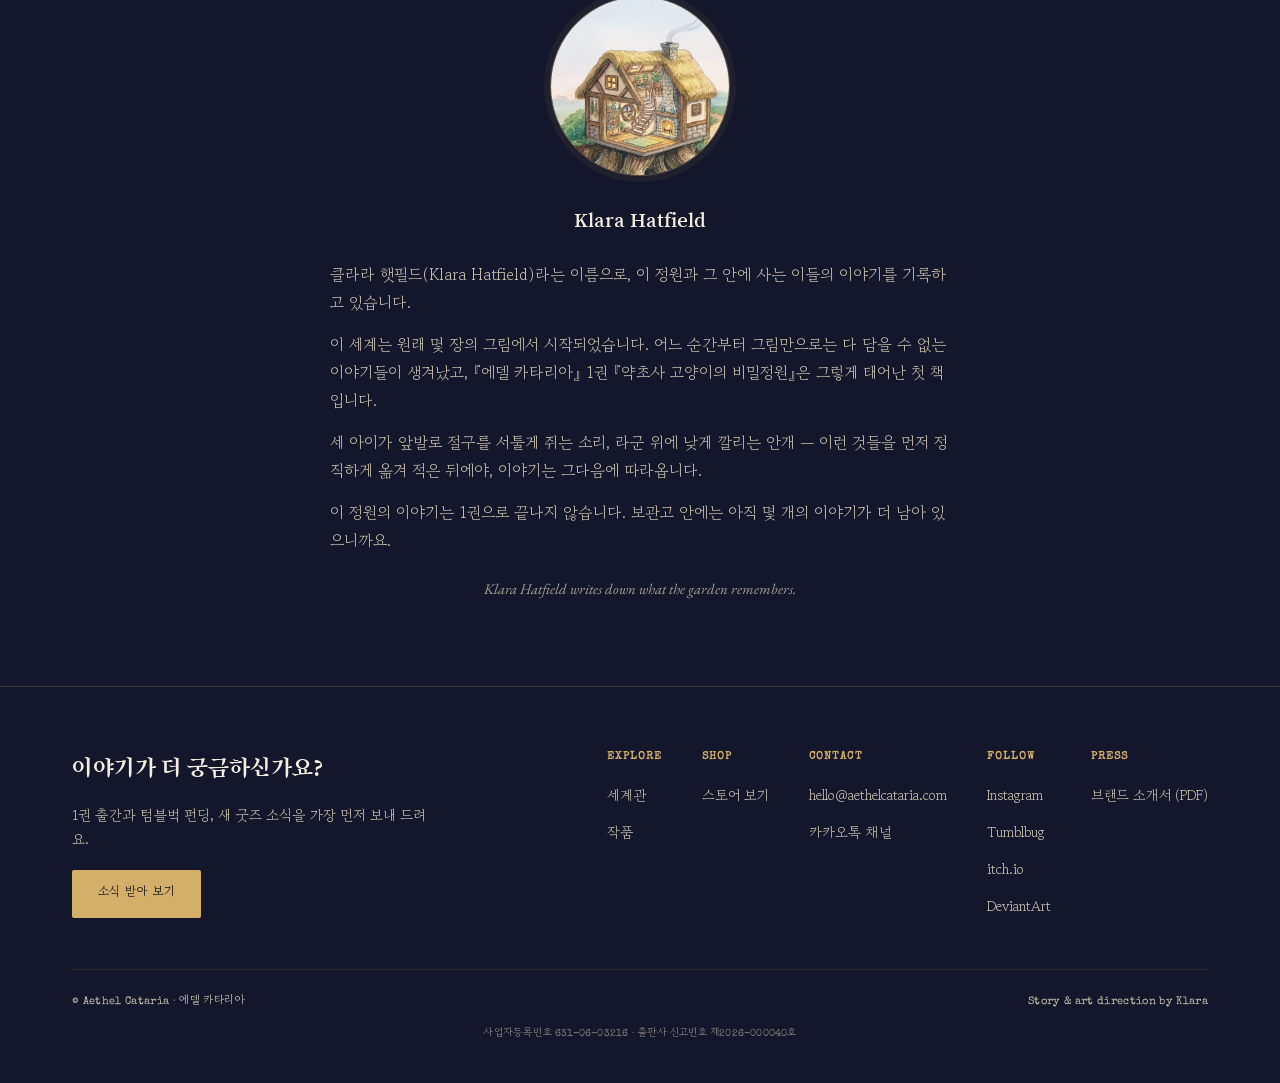
==== commit 3f87cf32: "update" ====
--- a/index.html
+++ b/index.html
@@ -414,7 +414,7 @@
     </div>
 
     <div class="author">
-      <img class="author-art" width="180" height="180" style="width:180px;height:180px;border-radius:50%;object-fit:cover" src="assets/images/author-cottage.jpg" alt="작가가 직접 그린 표지 그림 속 코티지" loading="lazy">
+      <img class="author-art" width="180" height="180" style="width:180px;height:180px;border-radius:50%;object-fit:cover" src="assets/images/author-cottage.jpg" alt="작가의 표지 원화 속 코티지" loading="lazy">
       <h3>Klara Hatfield</h3>
       <p>클라라 햇필드(Klara Hatfield)라는 이름으로, 이 정원과 그 안에 사는 이들의 이야기를 기록하고 있습니다.</p>
       <p>이 세계는 원래 몇 장의 그림에서 시작되었습니다. 어느 순간부터 그림만으로는 다 담을 수 없는 이야기들이 생겨났고, 『에델 카타리아』 1권 『약초사 고양이의 비밀정원』은 그렇게 태어난 첫 책입니다.</p>
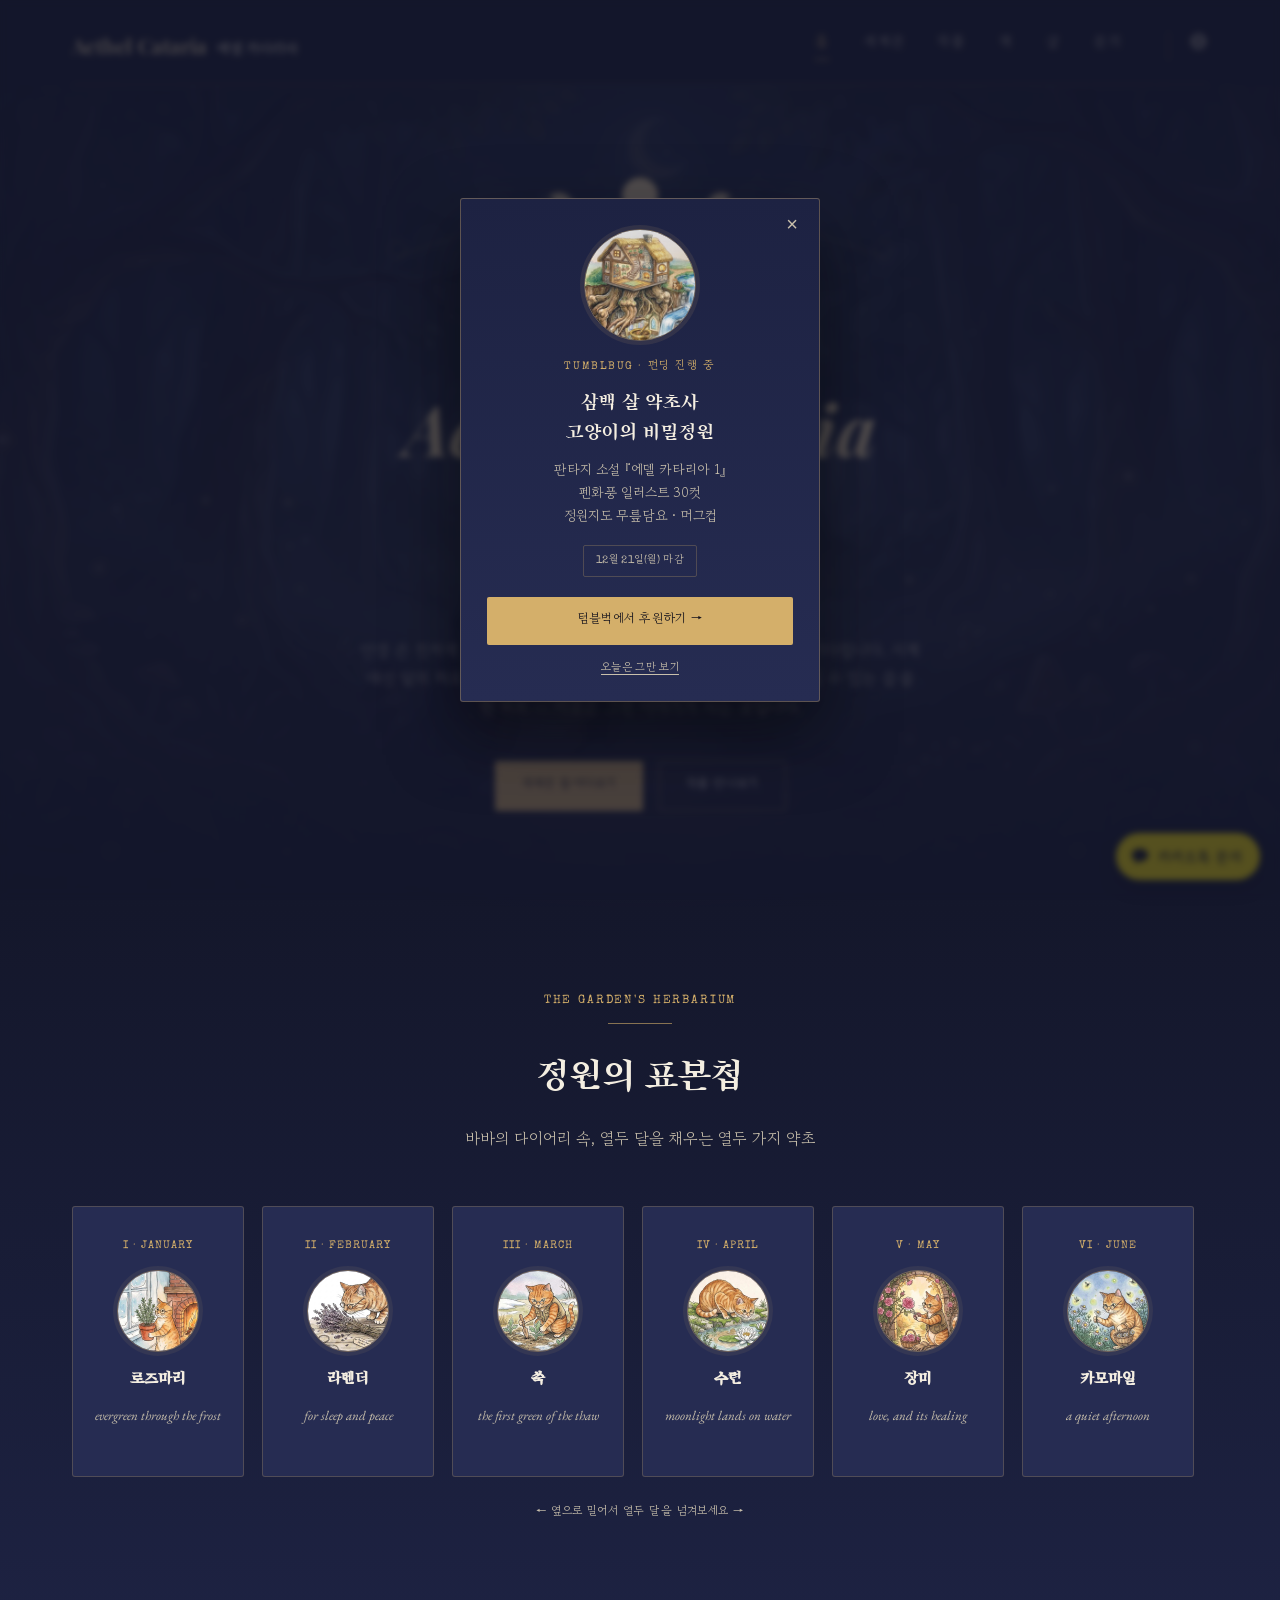
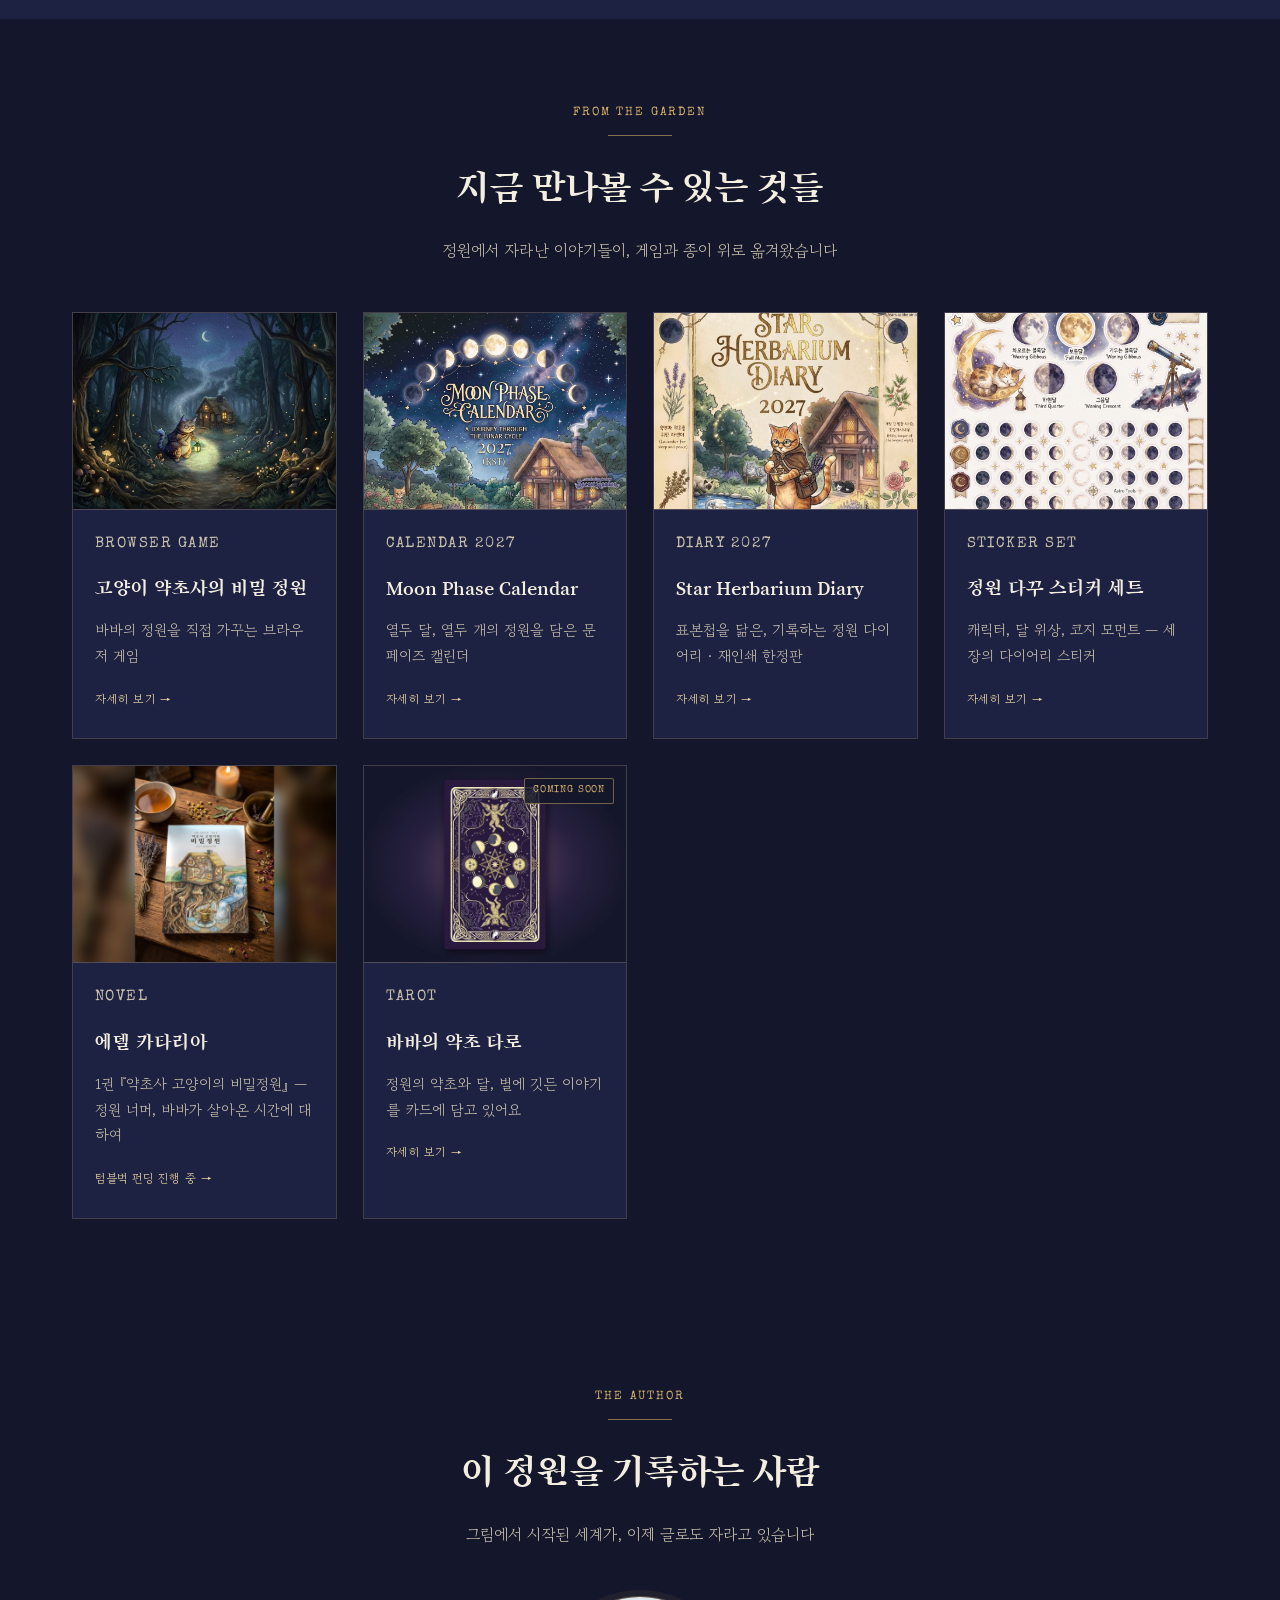
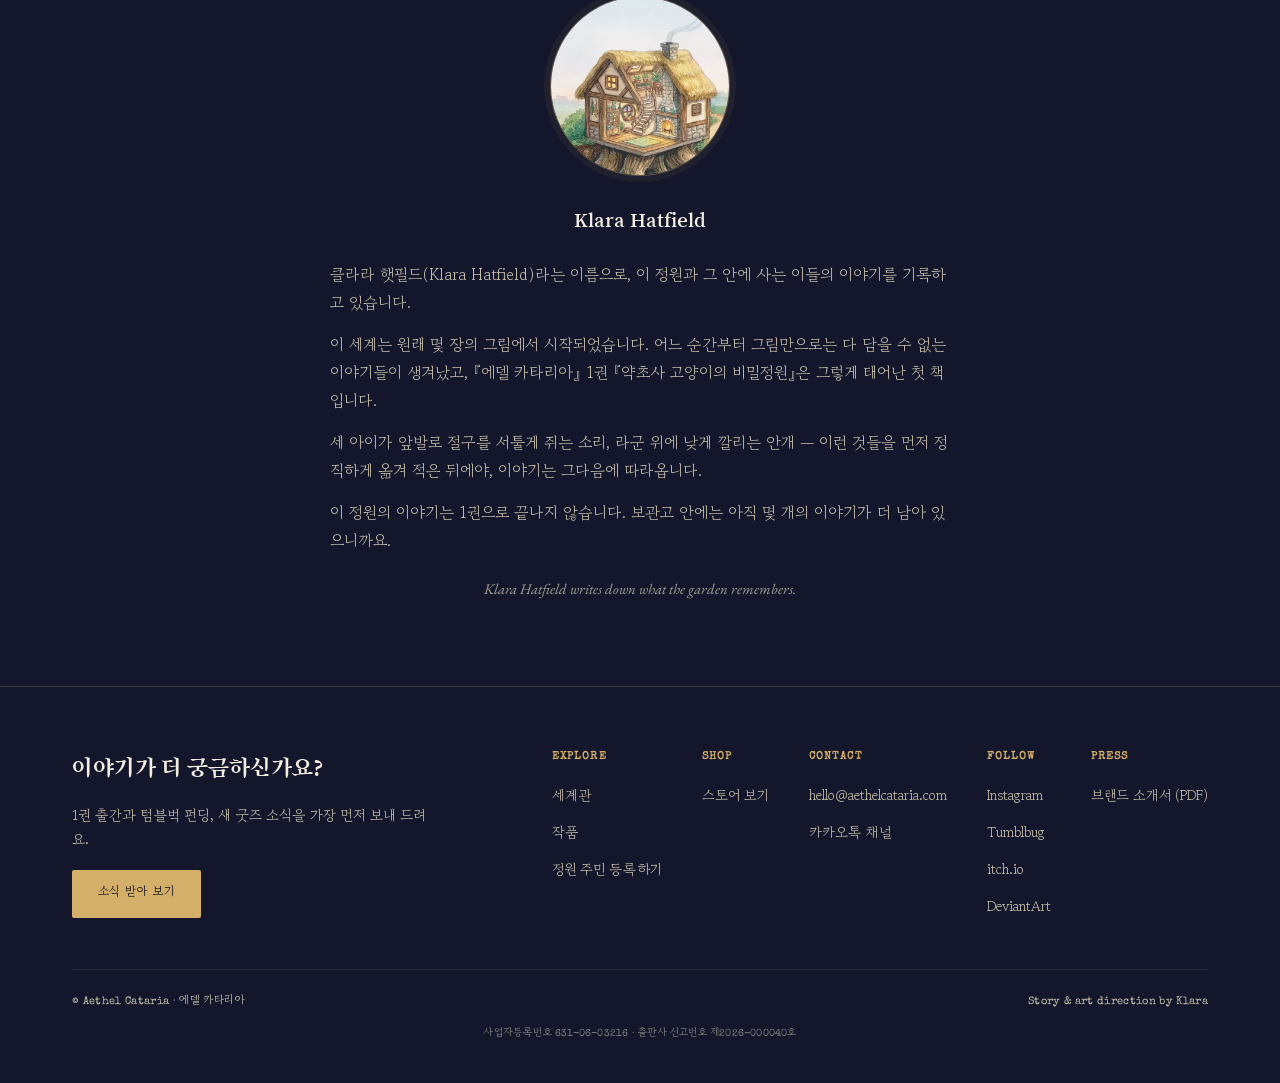
==== commit 9032d6a0: "update" ====
--- a/index.html
+++ b/index.html
@@ -440,6 +440,7 @@
         <ul>
           <li><a href="world.html">세계관</a></li>
           <li><a href="works.html">작품</a></li>
+          <li><a class="footer-soon" data-live="정원 주민 등록하기" data-live-href="citizen.html">정원 주민 등록 · 11월 20일 오픈</a></li>
         </ul>
       </div>
       <div class="footer-col">
--- a/assets/style.css
+++ b/assets/style.css
@@ -954,3 +954,6 @@
   .kakao-float{ right: 14px; bottom: 14px; padding: 12px; }
   .kakao-float span{ display: none; }
 }
+
+/* 정원 주민 등록 링크: 오픈 전에는 눌리지 않는 글자, 오픈 뒤(funding-phase.js가 href를 붙임)에는 링크 */
+.footer-col a.footer-soon:not([href]){color:var(--parchment-dim);opacity:.65;cursor:default;text-decoration:none}
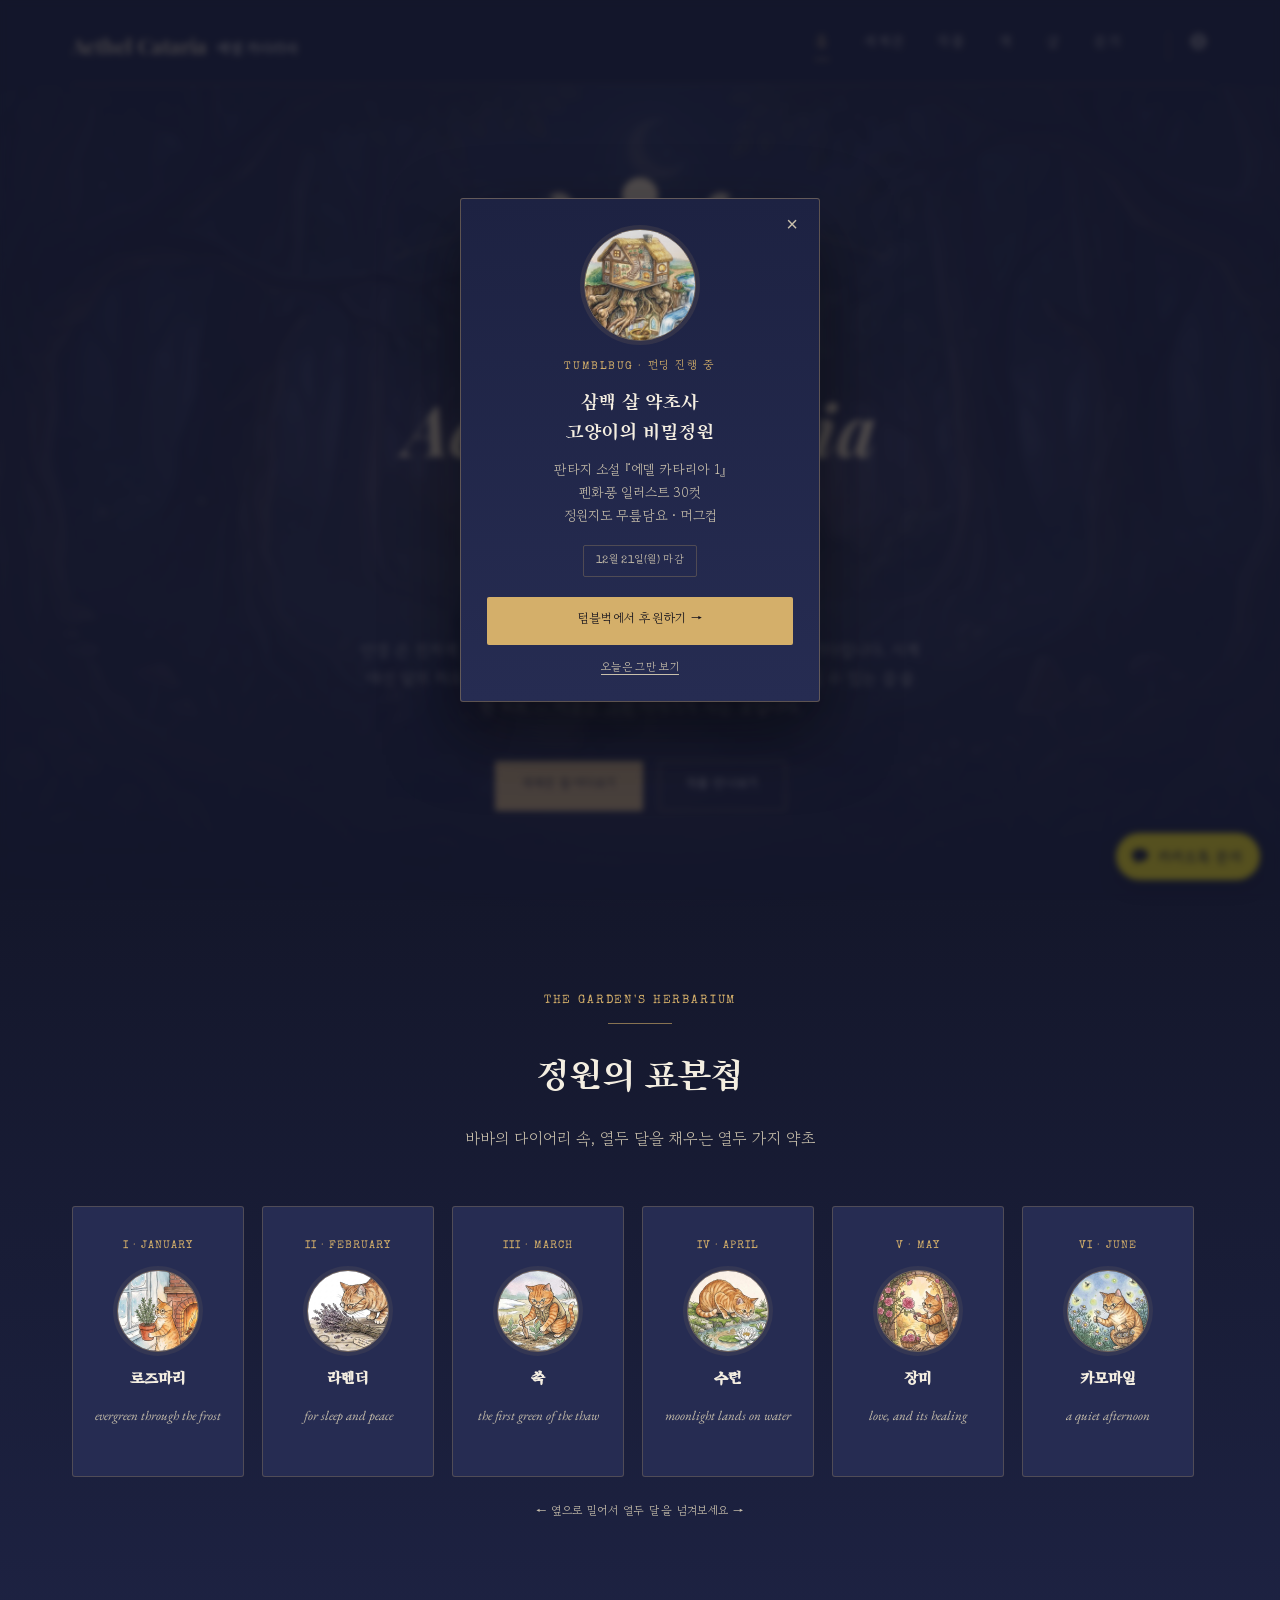
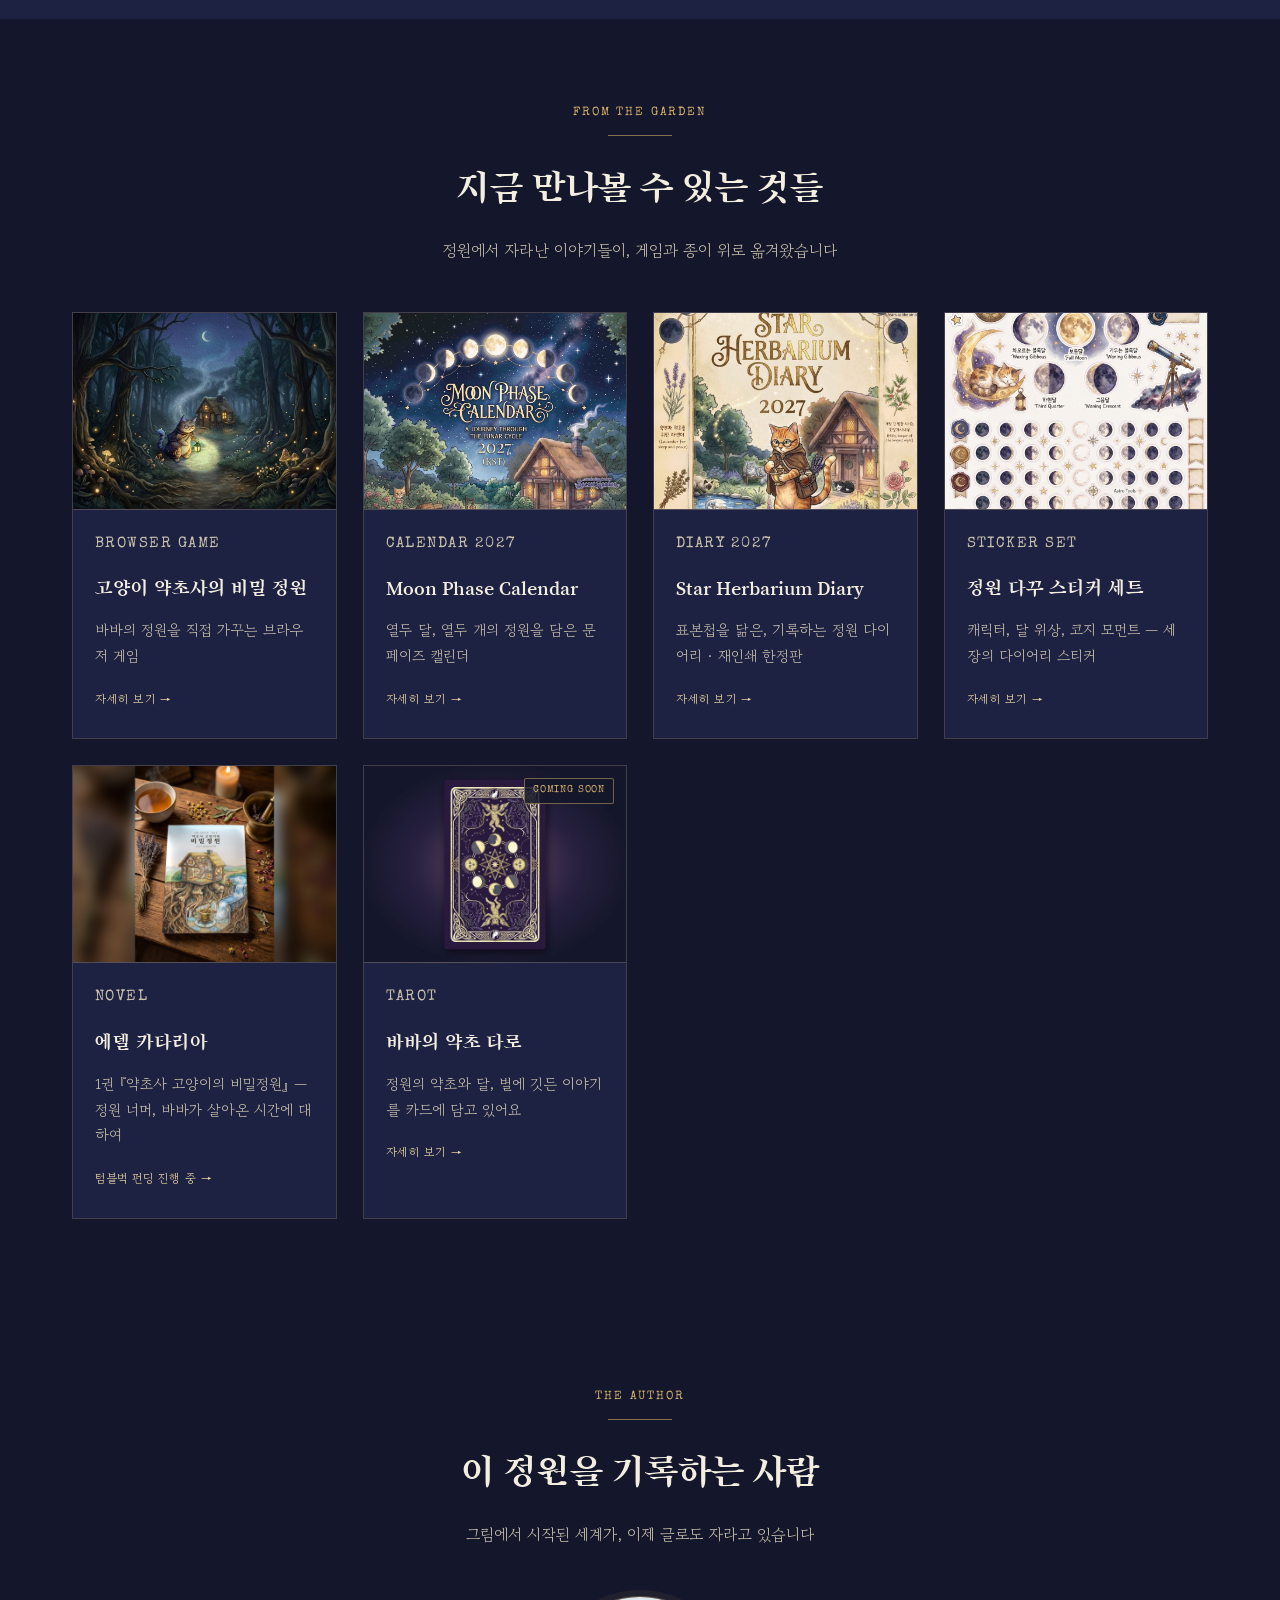
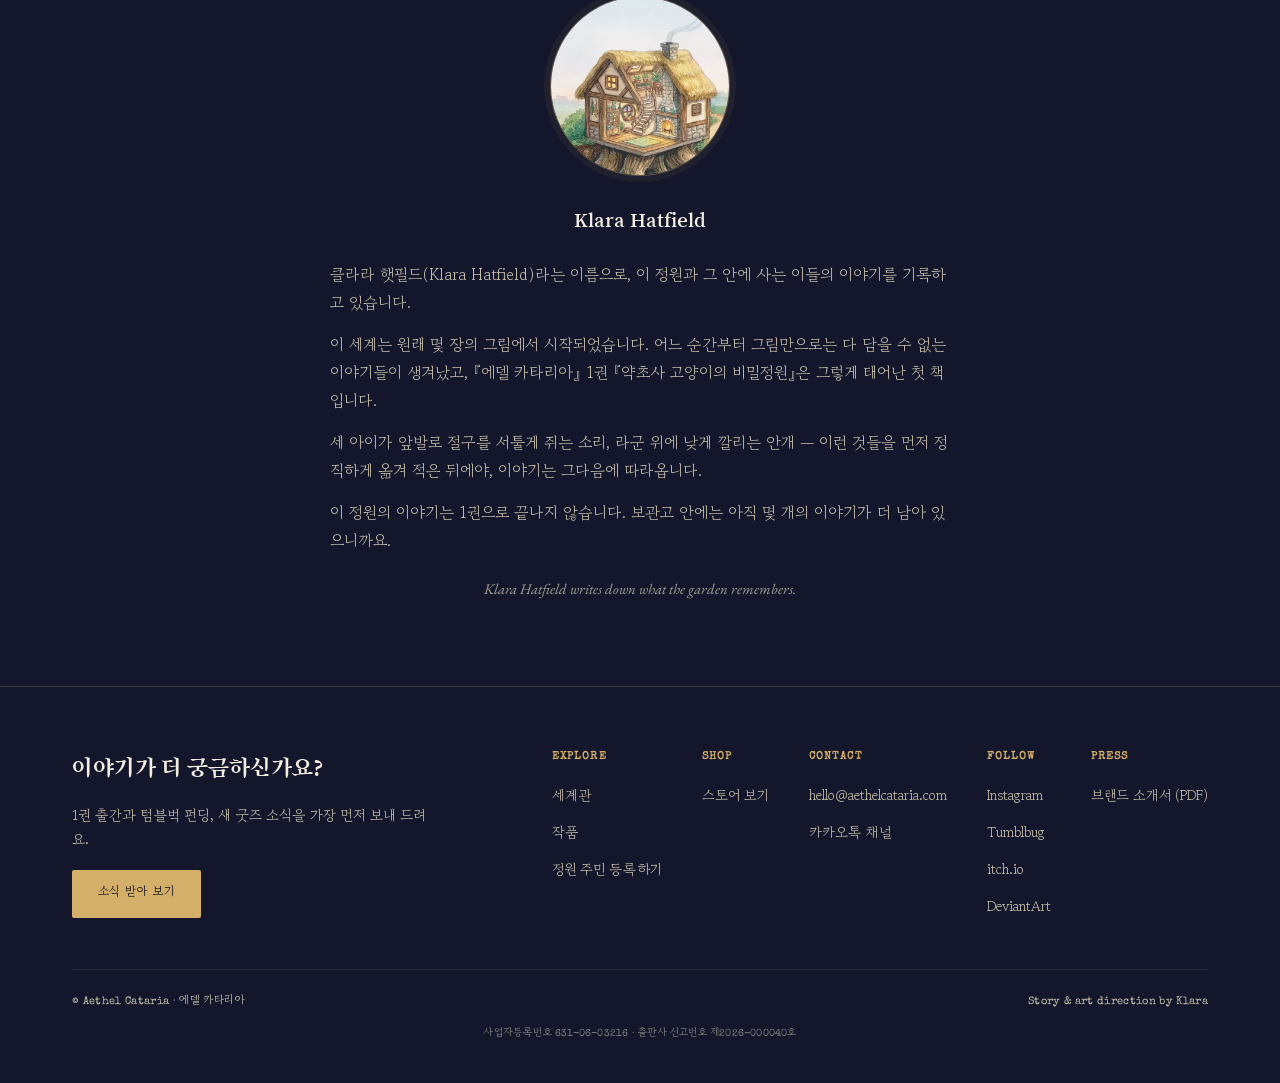
==== commit 76525feb: "update" ====
--- a/index.html
+++ b/index.html
@@ -440,7 +440,7 @@
         <ul>
           <li><a href="world.html">세계관</a></li>
           <li><a href="works.html">작품</a></li>
-          <li><a class="footer-soon" data-live="정원 주민 등록하기" data-live-href="citizen.html">정원 주민 등록 · 11월 20일 오픈</a></li>
+          <li><a href="citizen.html">정원 주민 등록하기</a></li>
         </ul>
       </div>
       <div class="footer-col">
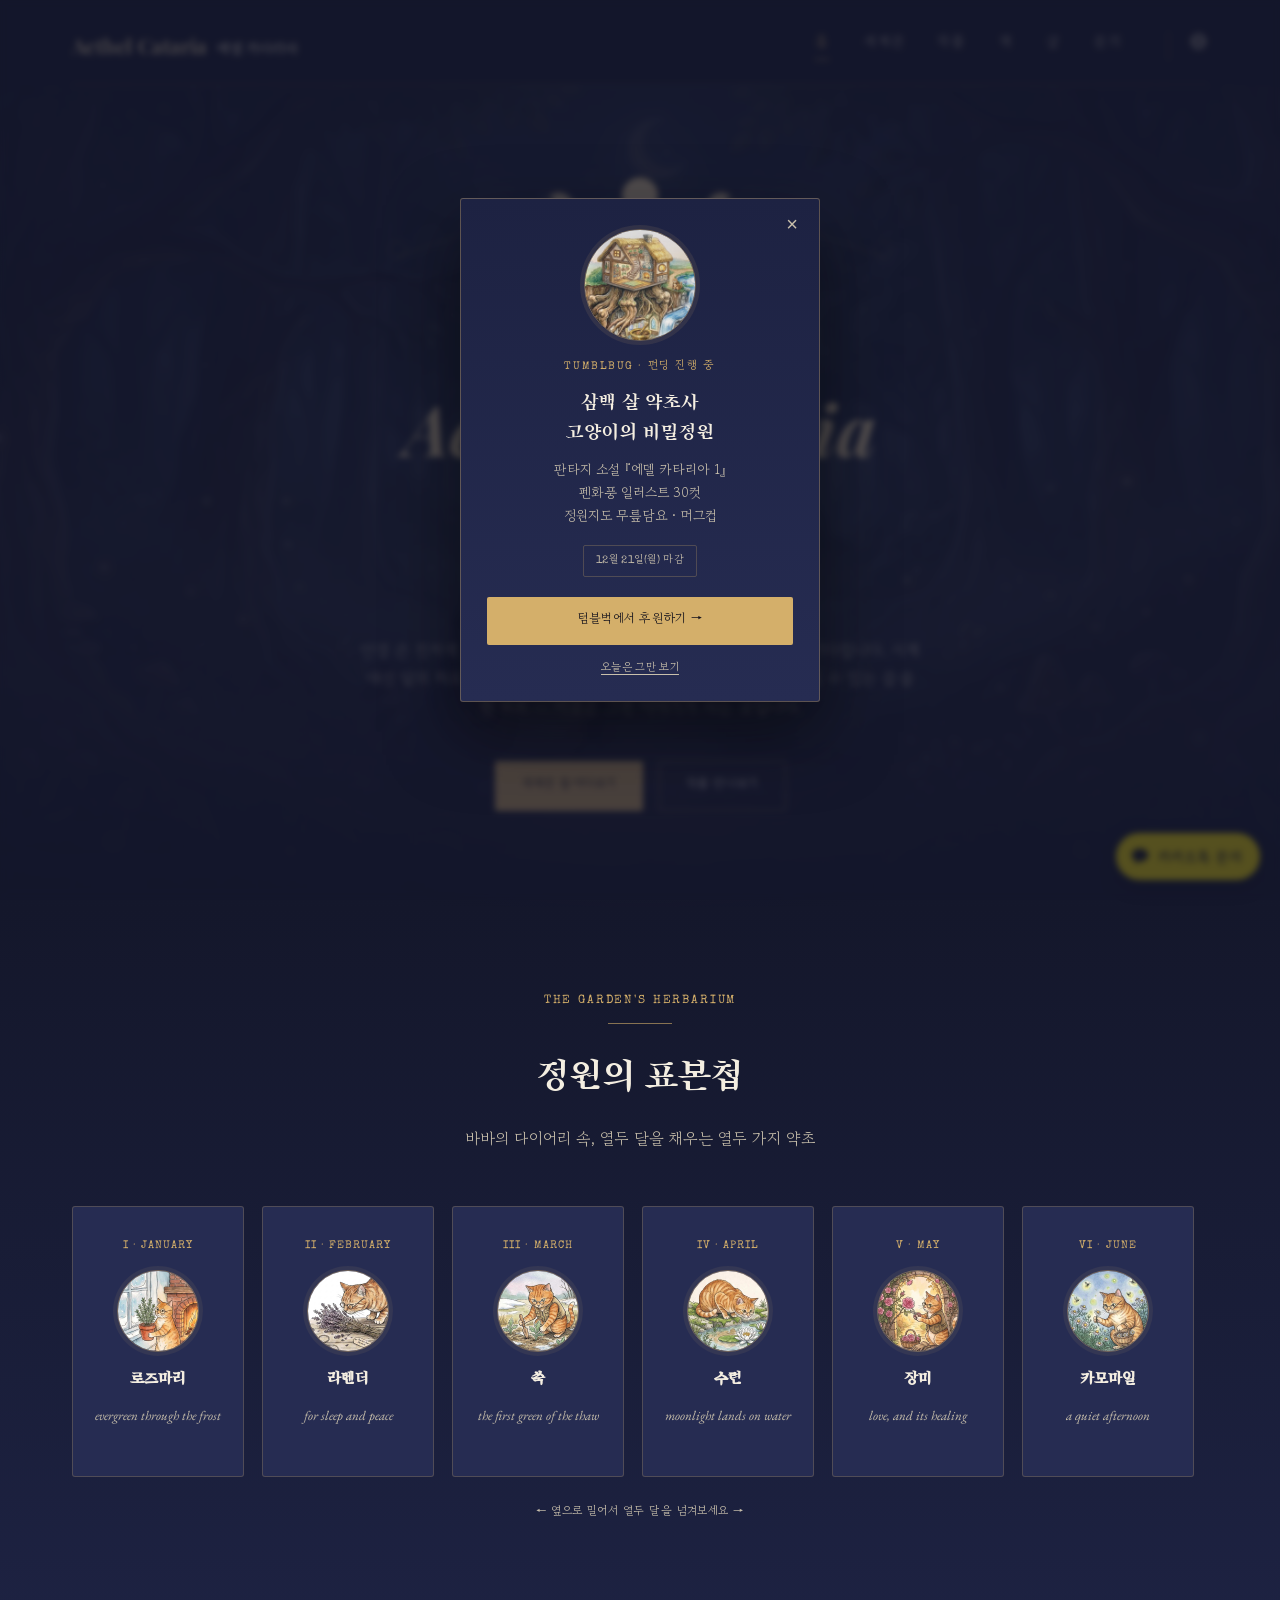
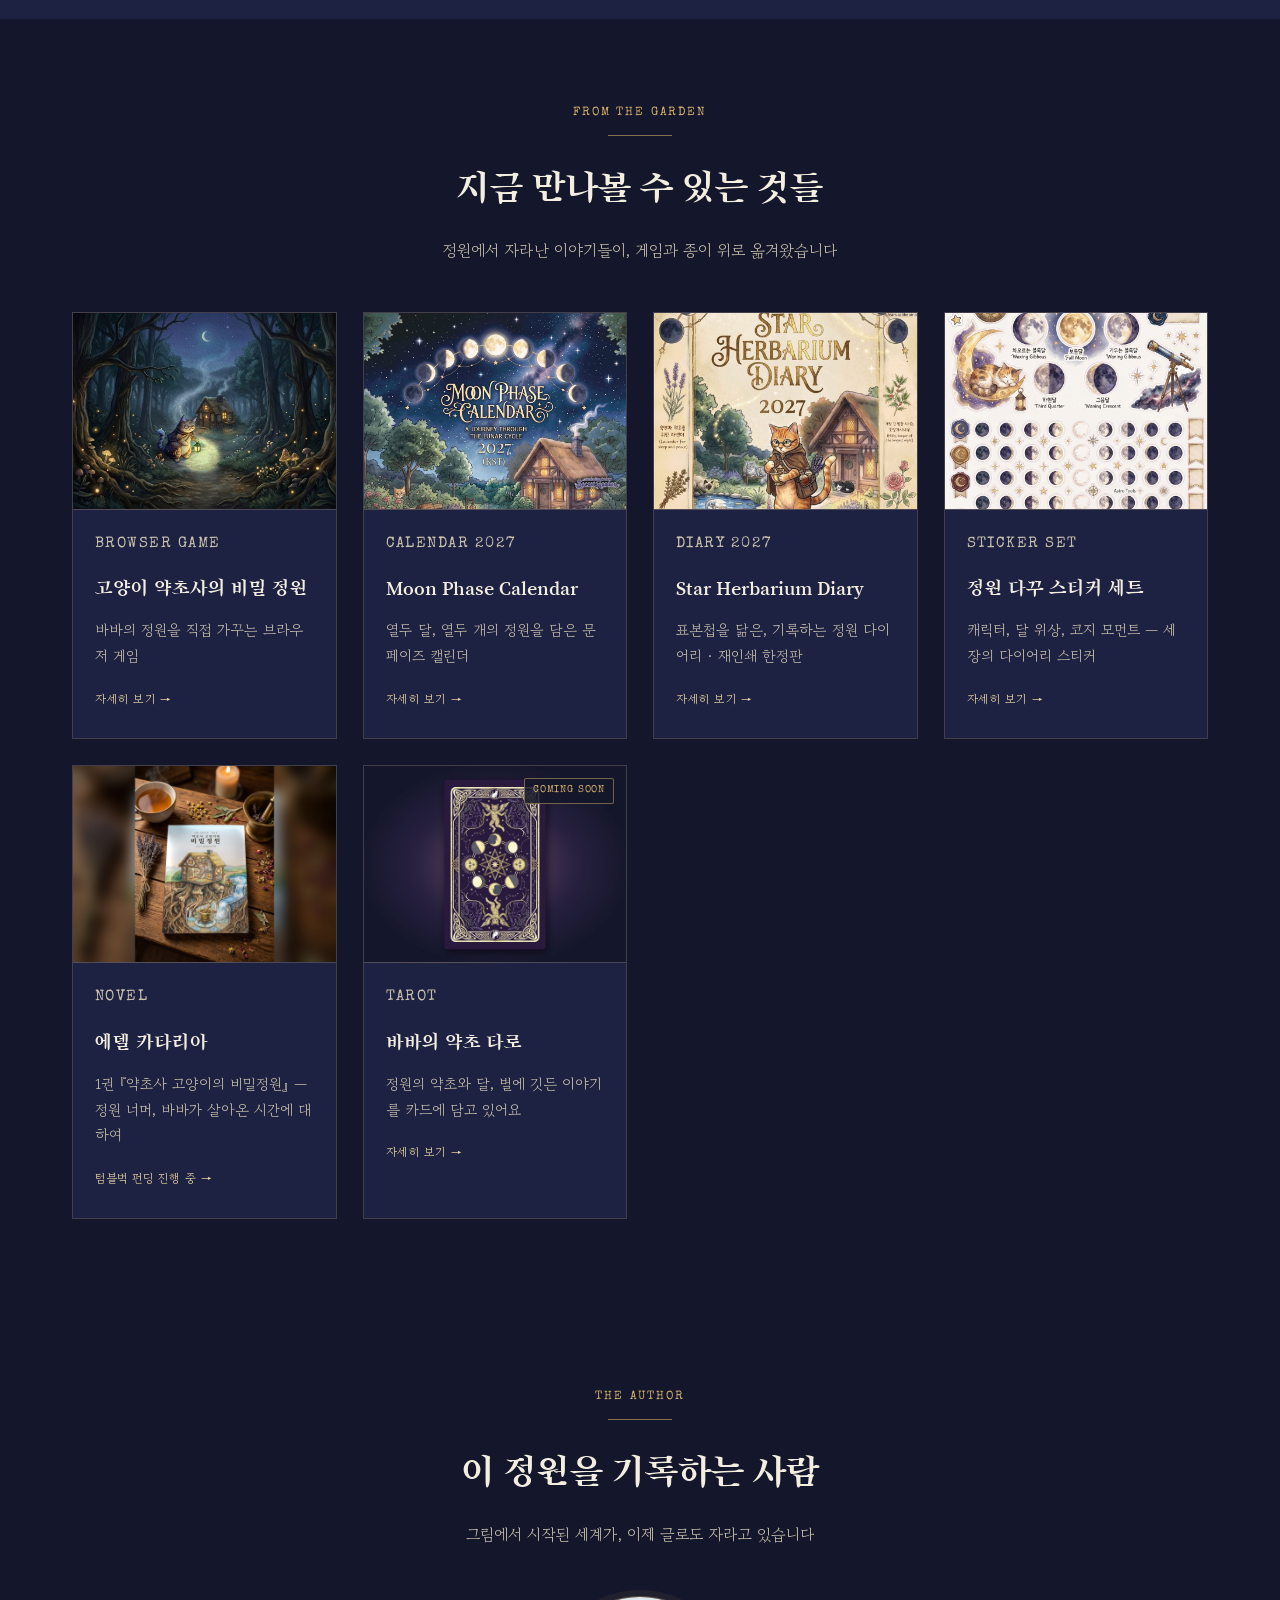
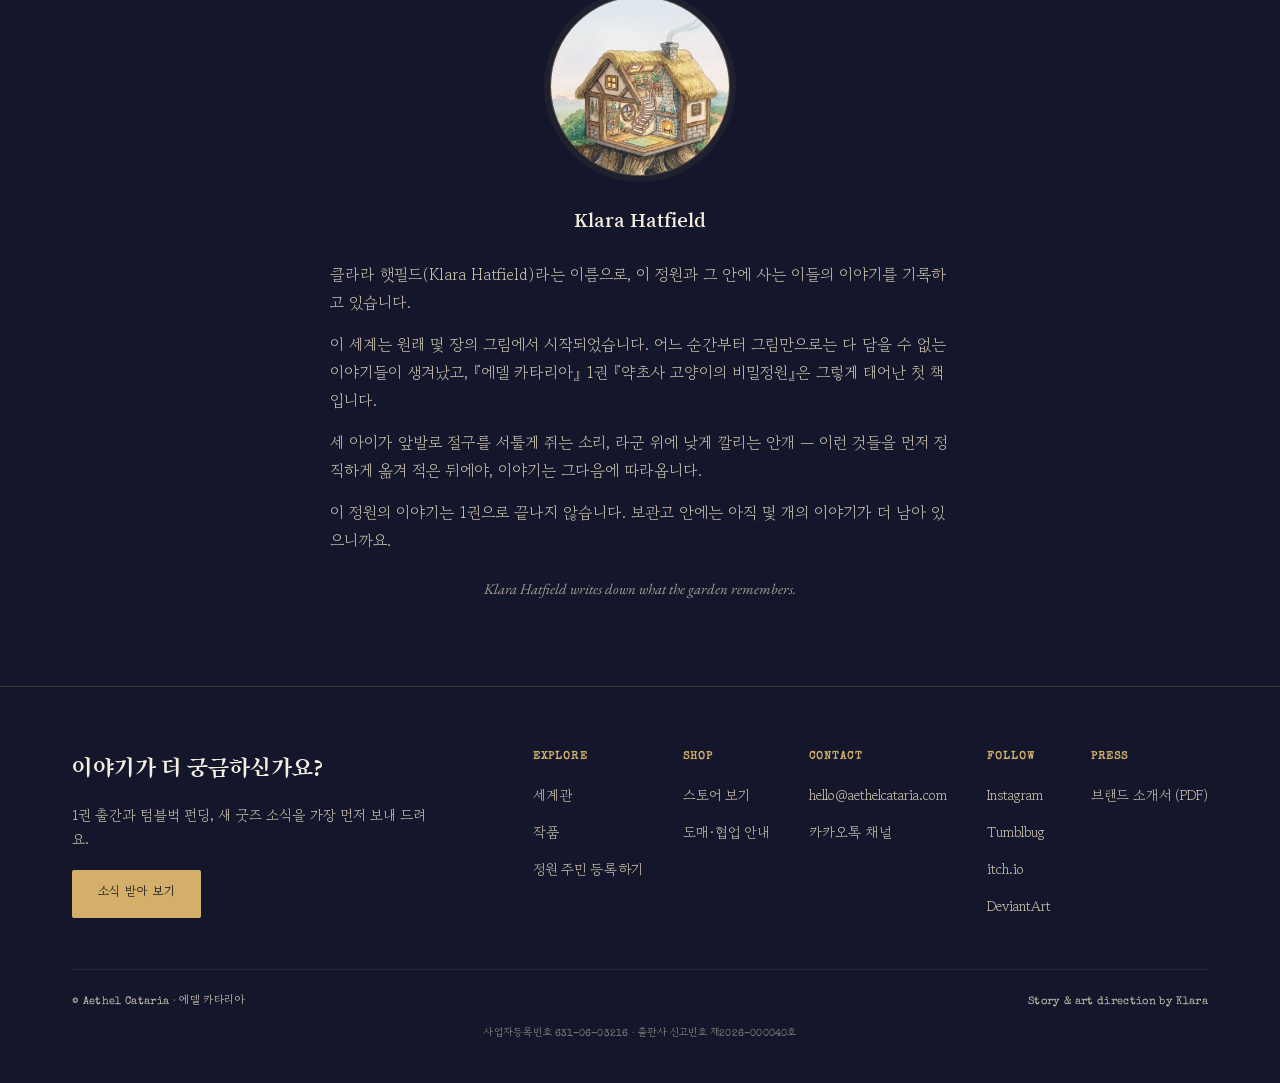
==== commit f3663065: "update" ====
--- a/index.html
+++ b/index.html
@@ -447,6 +447,7 @@
         <h5>Shop</h5>
         <ul>
           <li><a href="shop.html">스토어 보기</a></li>
+          <li><a href="wholesale.html">도매·협업 안내</a></li>
         </ul>
       </div>
       <div class="footer-col">
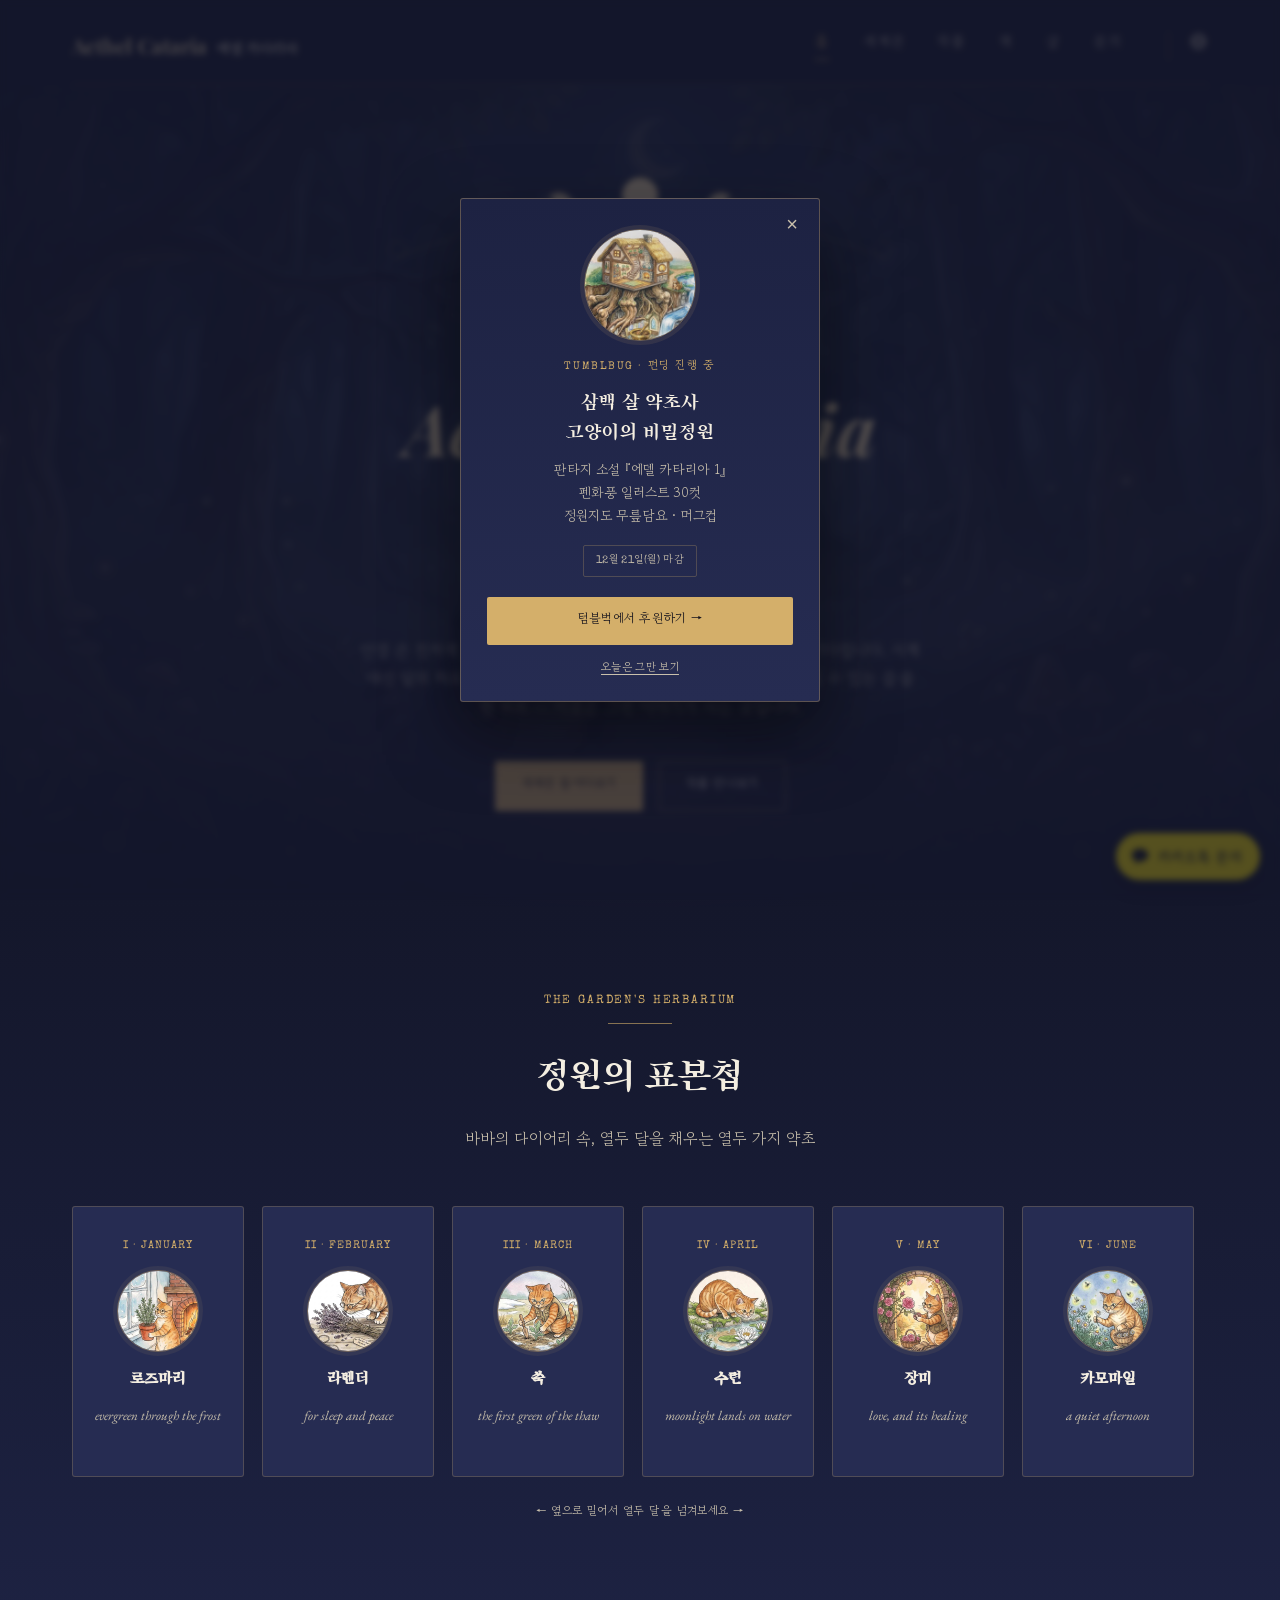
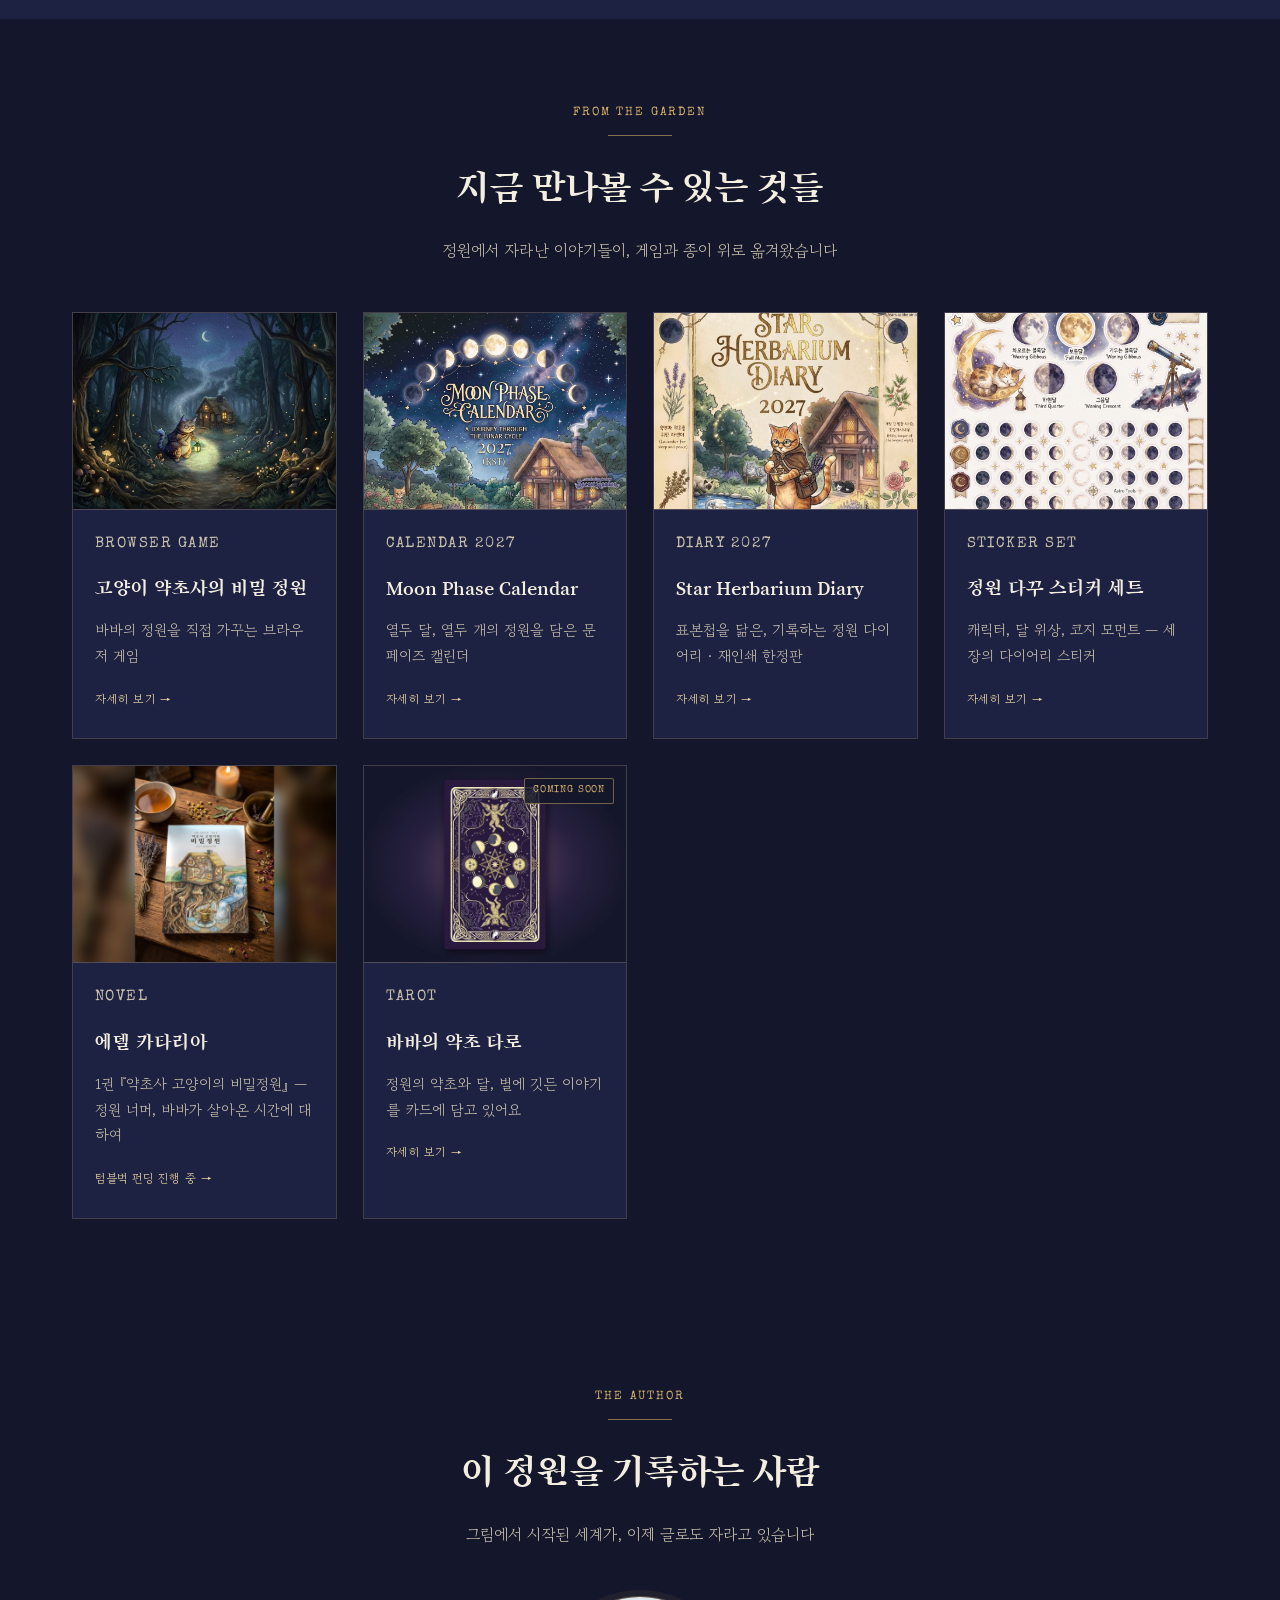
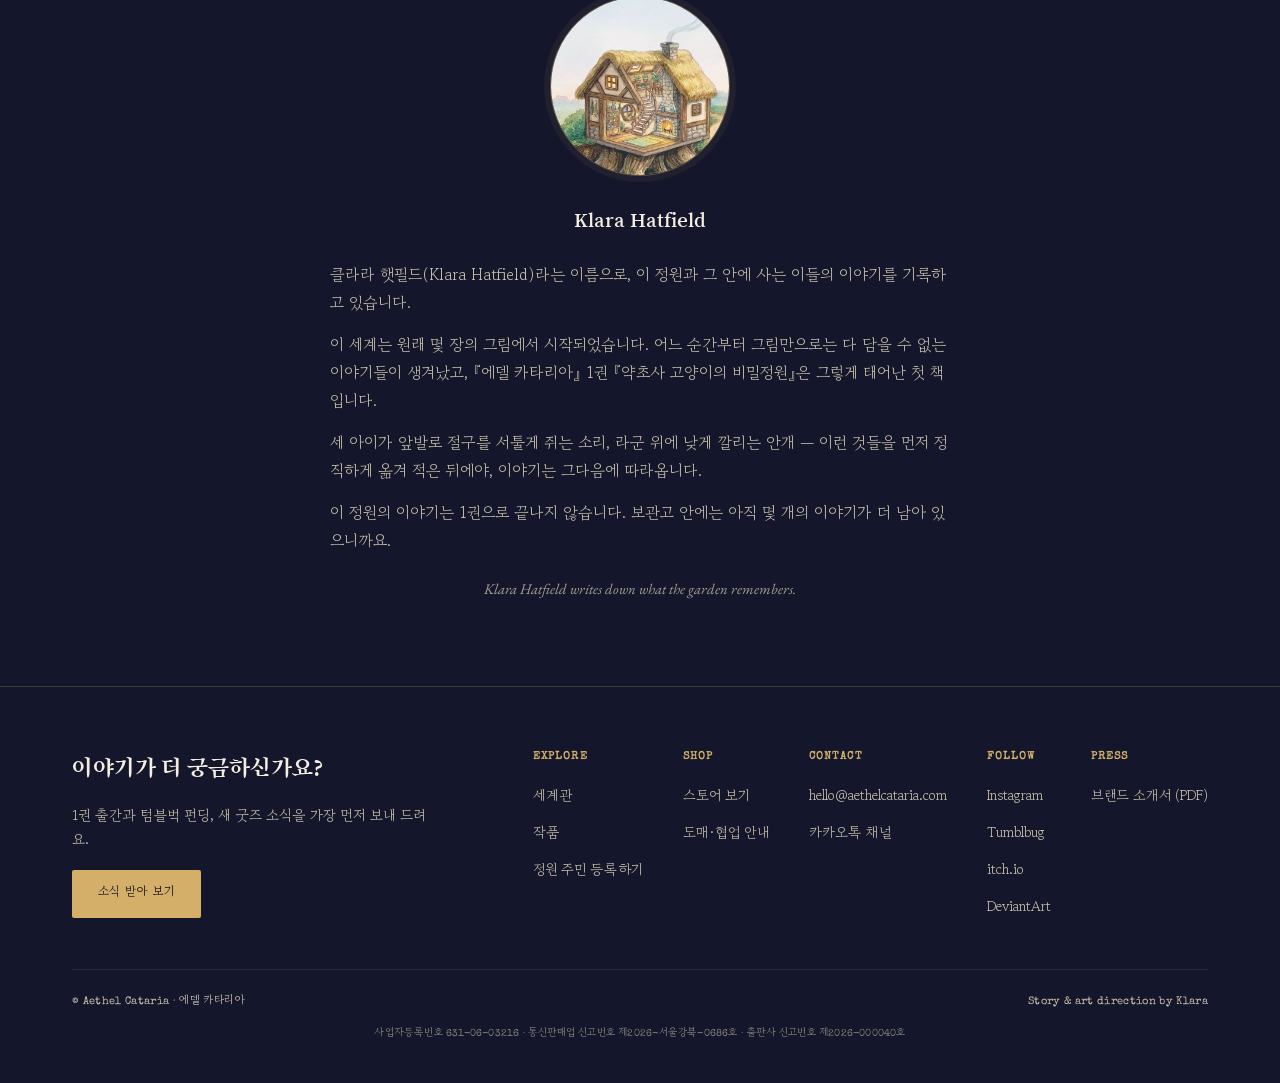
==== commit 506f4011: "update" ====
--- a/index.html
+++ b/index.html
@@ -478,7 +478,7 @@
     <span>© Aethel Cataria · 에델 카타리아</span>
     <span>Story &amp; art direction by Klara</span>
   </div>
-  <div class="footer-legal">사업자등록번호 631-06-03216 · 출판사 신고번호 제2026-000040호</div>
+  <div class="footer-legal">사업자등록번호 631-06-03216 · 통신판매업 신고번호 제2026-서울강북-0686호 · 출판사 신고번호 제2026-000040호</div>
 </footer>
 
 <script data-goatcounter="https://aethelcataria.goatcounter.com/count"
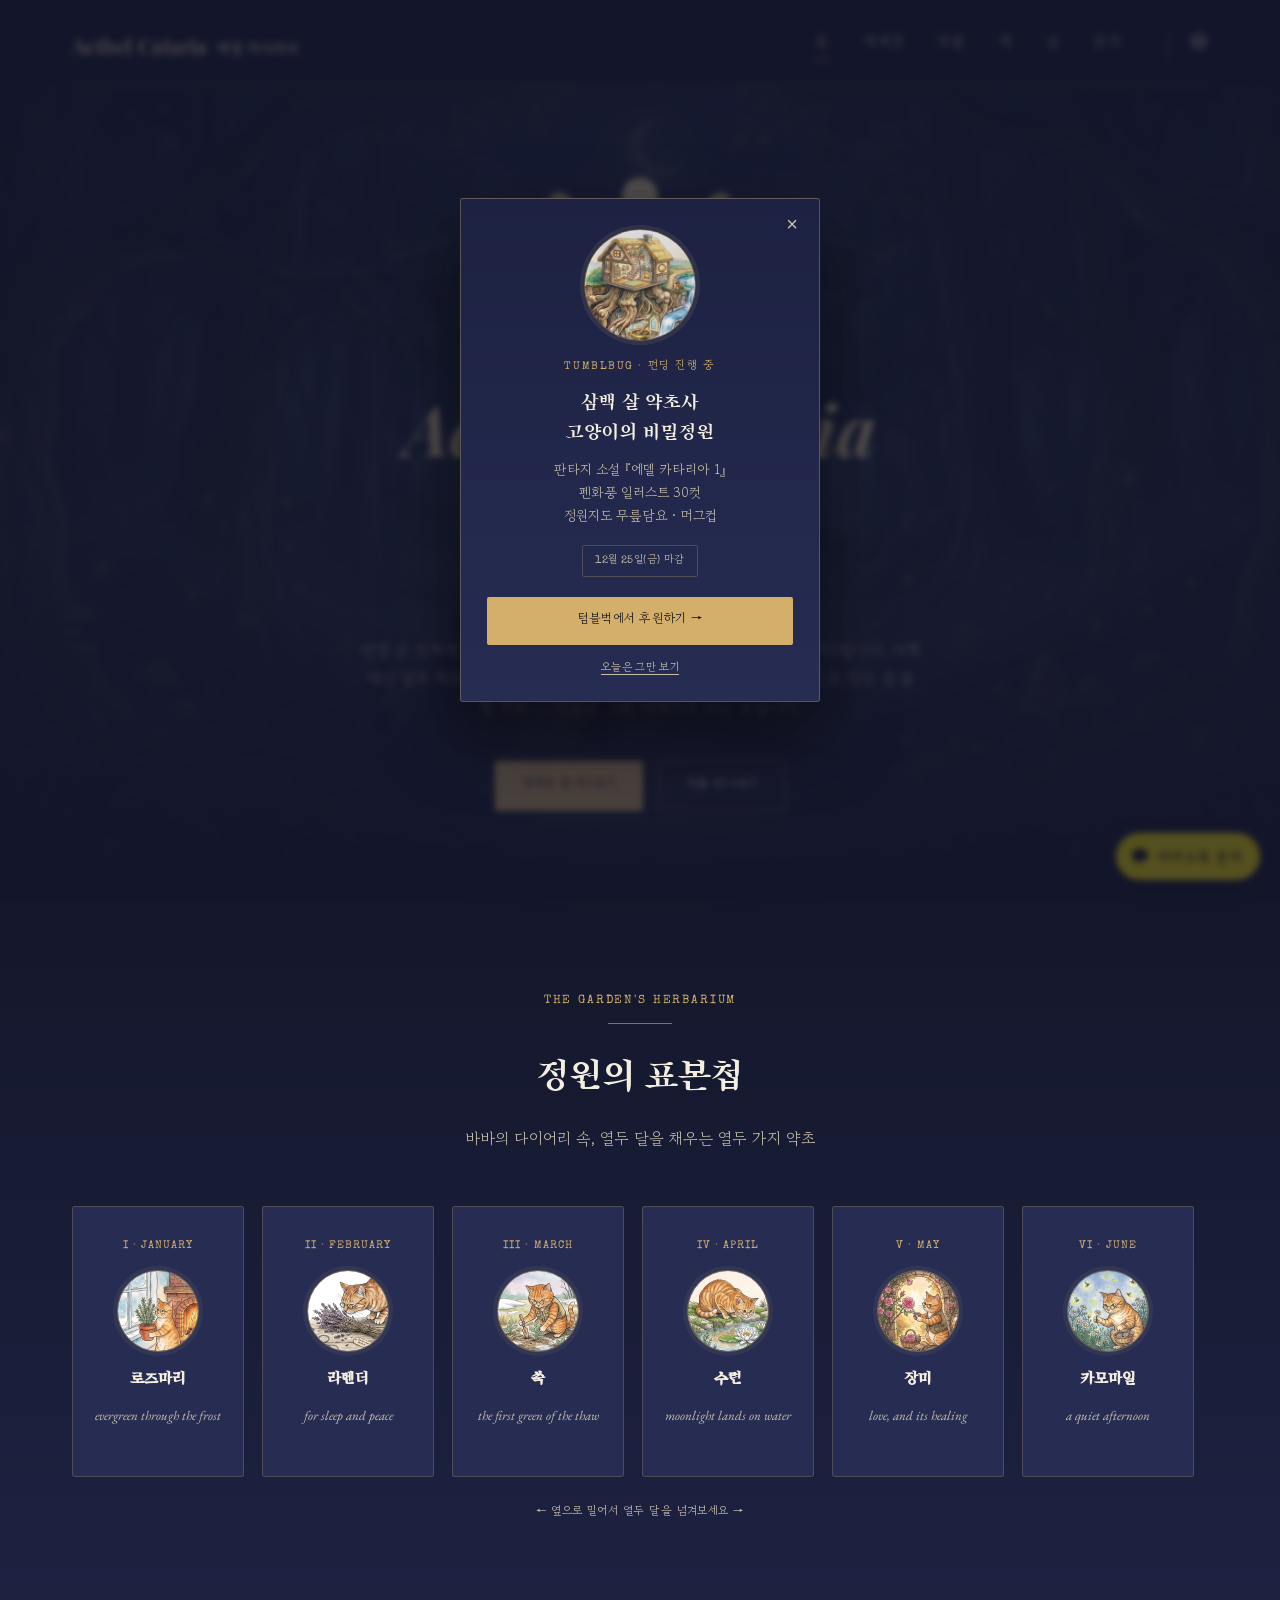
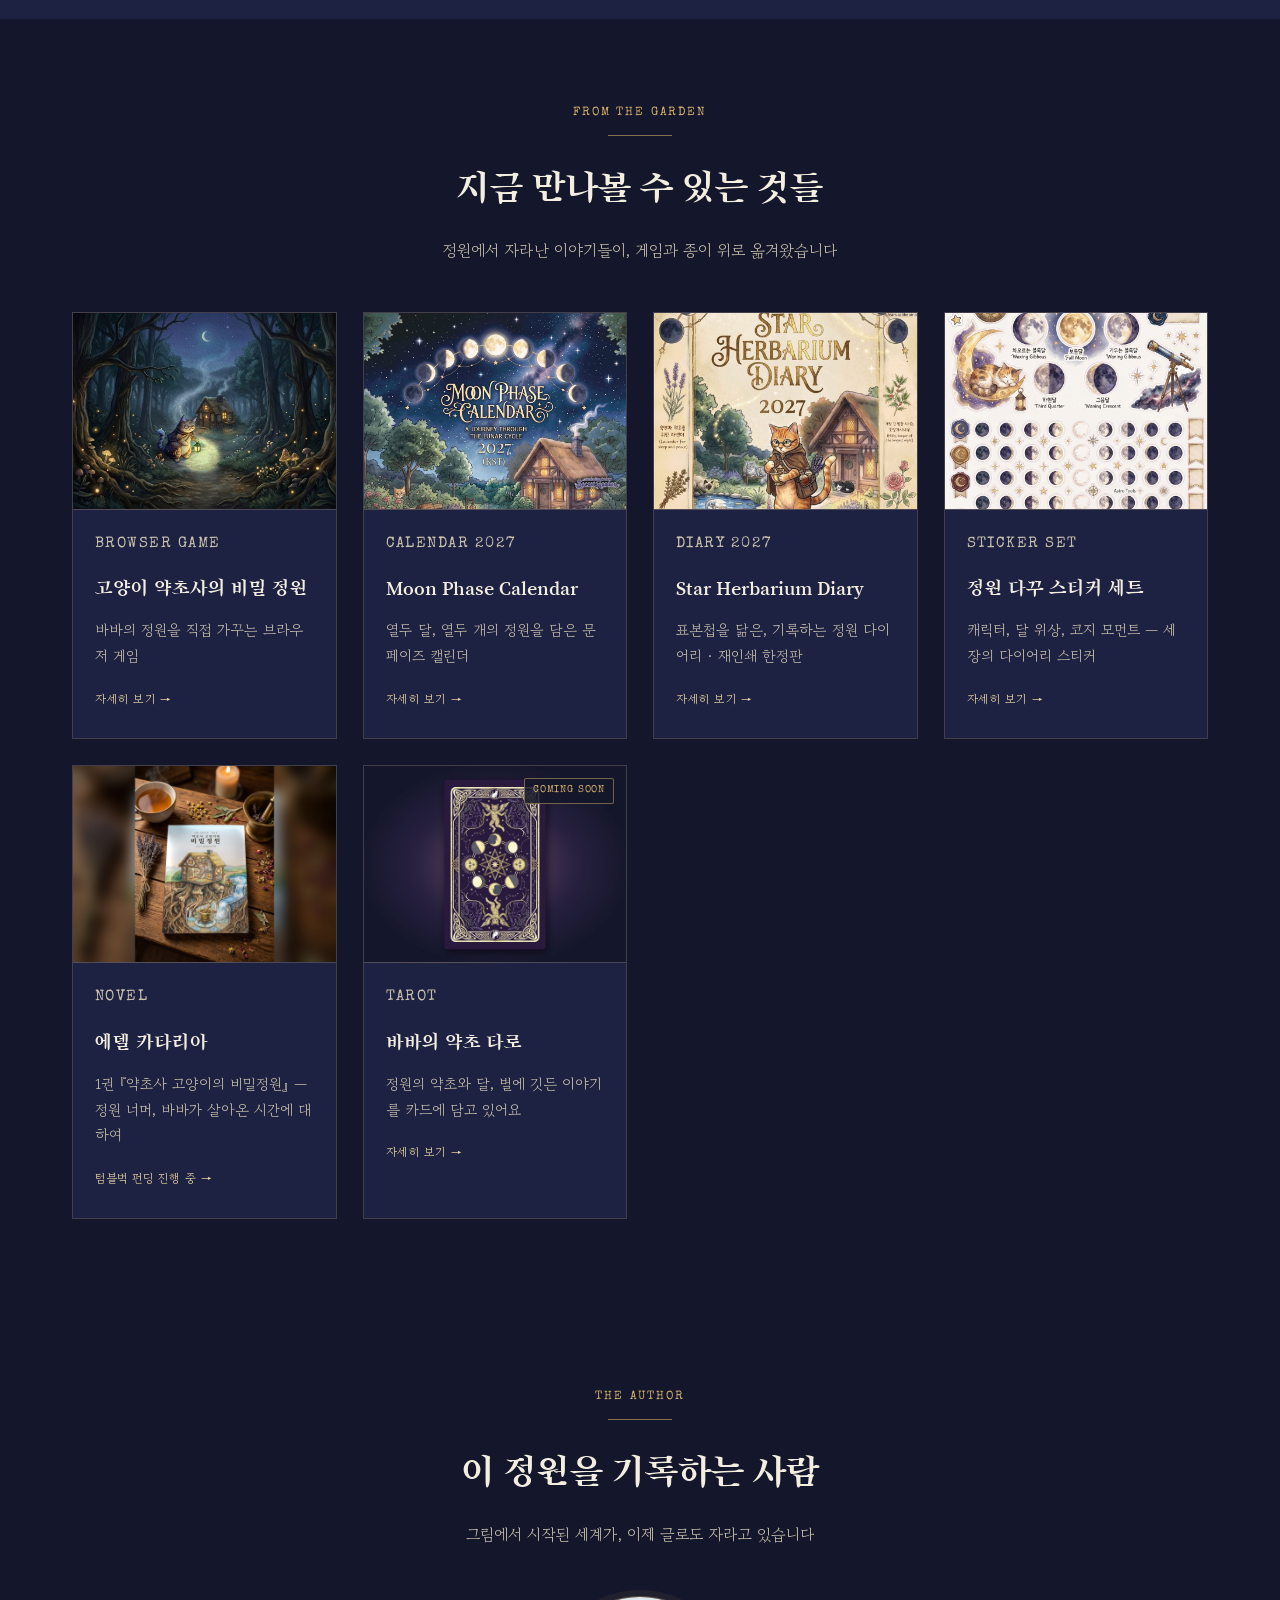
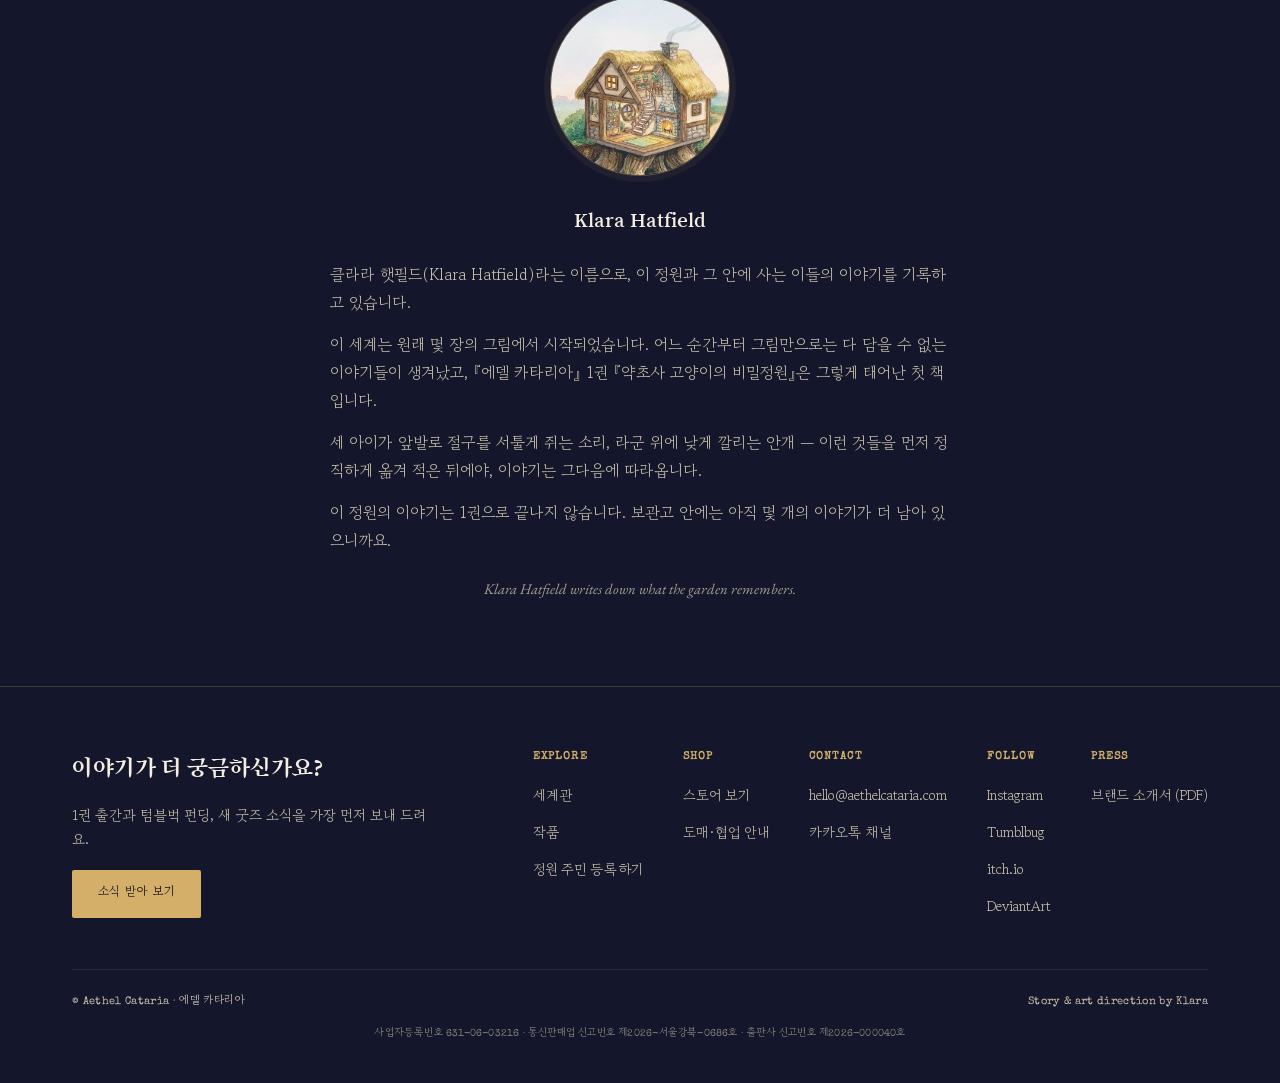
==== commit e0230211: "update" ====
--- a/index.html
+++ b/index.html
@@ -486,8 +486,8 @@
 
 <!-- ============ Tumblbug 알림 팝업: 비밀정원 (방문자당 하루 1회 노출) ============
      · 11/20(금) 18:00 전: 공개예정 + 알림 신청
-     · 11/20 18:00 ~ 12/21: 펀딩 진행 중 + 후원하기
-     · 12/22 00:00 이후: 자동으로 숨김
+     · 11/20 18:00 ~ 12/25: 펀딩 진행 중 + 후원하기
+     · 12/26 00:00 이후: 자동으로 숨김
 -->
 <div class="tb-popup-overlay" id="tbPopupOverlay">
   <div class="tb-popup-card" role="dialog" aria-modal="true" aria-labelledby="tbPopupTitle">
@@ -506,7 +506,7 @@
   try {
     // 한국 시간 기준
     var FUNDING_START = new Date('2026-11-20T18:00:00+09:00'); // 펀딩 오픈
-    var FUNDING_END   = new Date('2026-12-22T00:00:00+09:00'); // 12/21 마감 → 이후 팝업 숨김
+    var FUNDING_END   = new Date('2026-12-26T00:00:00+09:00'); // 12/25 마감 → 이후 팝업 숨김
     var overlay = document.getElementById('tbPopupOverlay');
     var now = Date.now();
     if (now >= FUNDING_END.getTime()) {
@@ -515,7 +515,7 @@
     }
     if (now >= FUNDING_START.getTime()) {
       document.getElementById('tbPopupEyebrow').textContent = 'Tumblbug · 펀딩 진행 중';
-      document.getElementById('tbPopupMeta').textContent = '12월 21일(월) 마감';
+      document.getElementById('tbPopupMeta').textContent = '12월 25일(금) 마감';
       document.getElementById('tbPopupCta').textContent = '텀블벅에서 후원하기 →';
     }
     var KEY = 'tbPopupLastShown_garden';
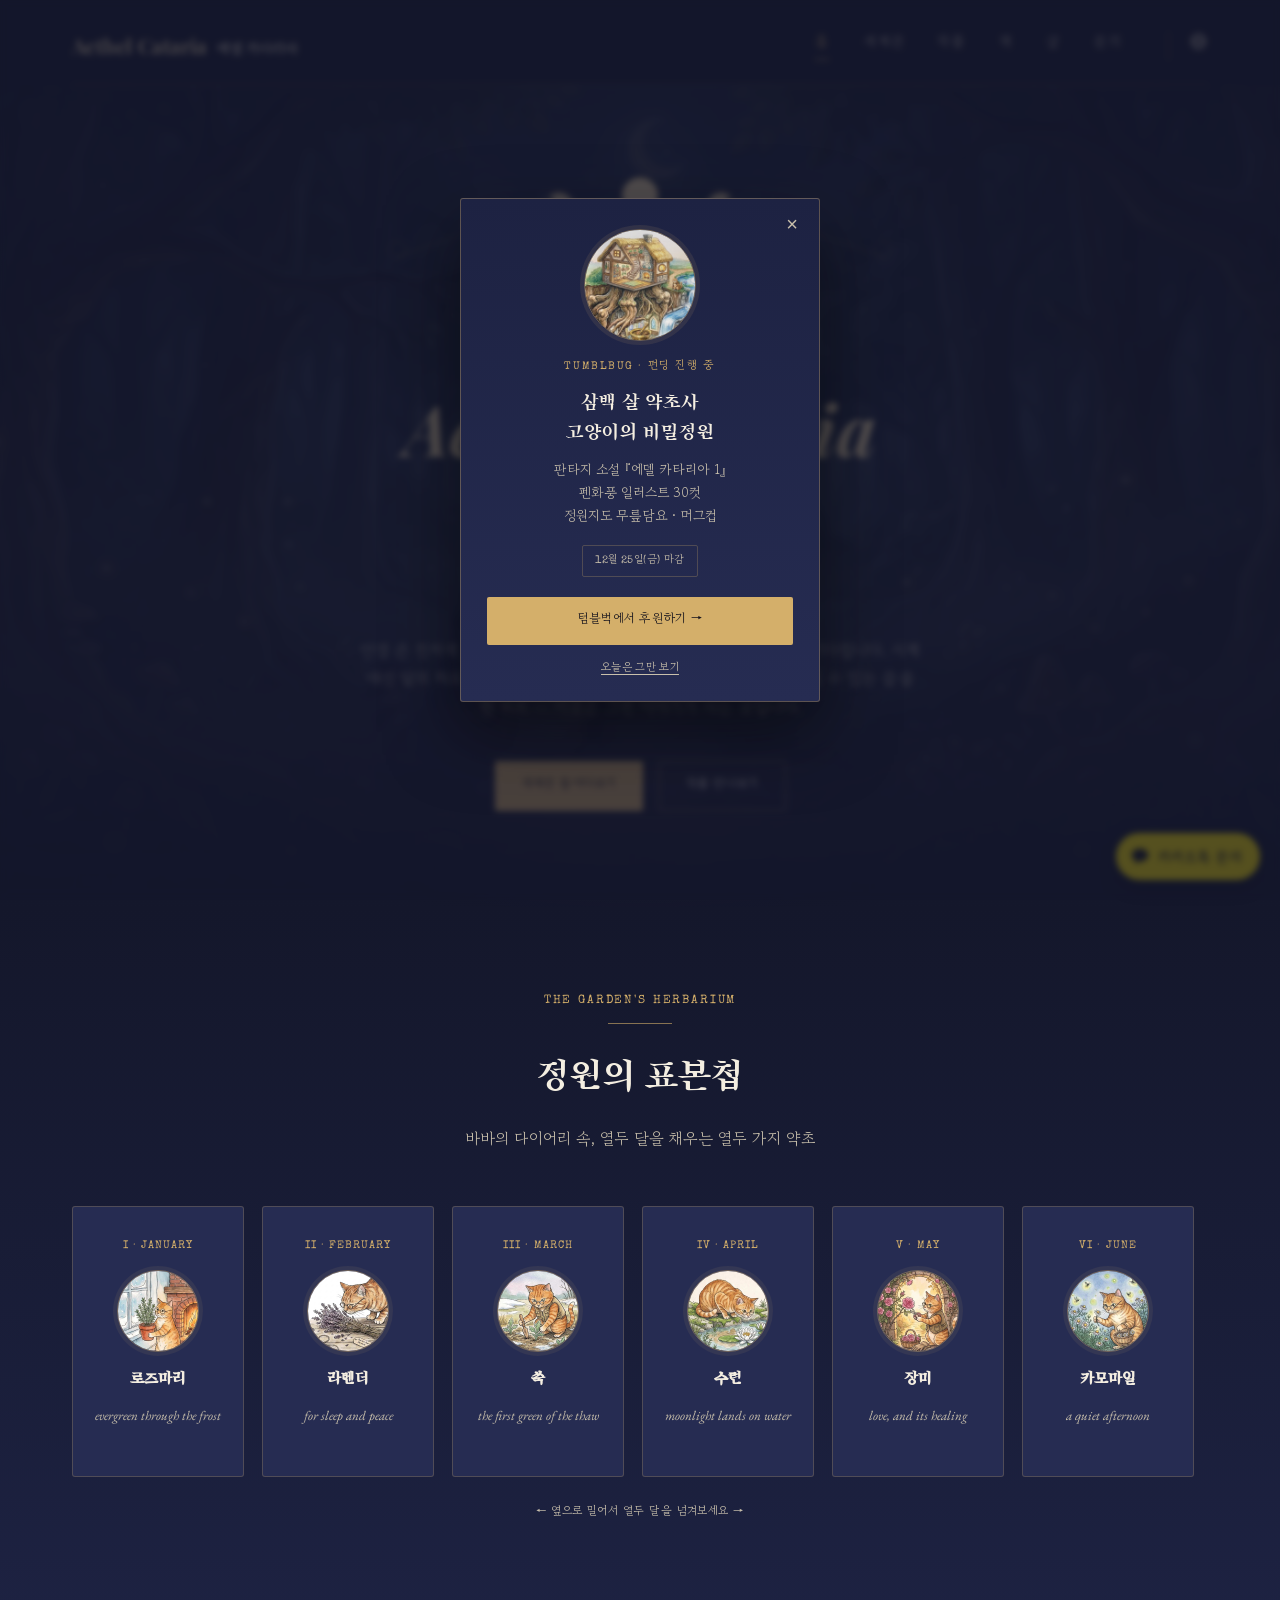
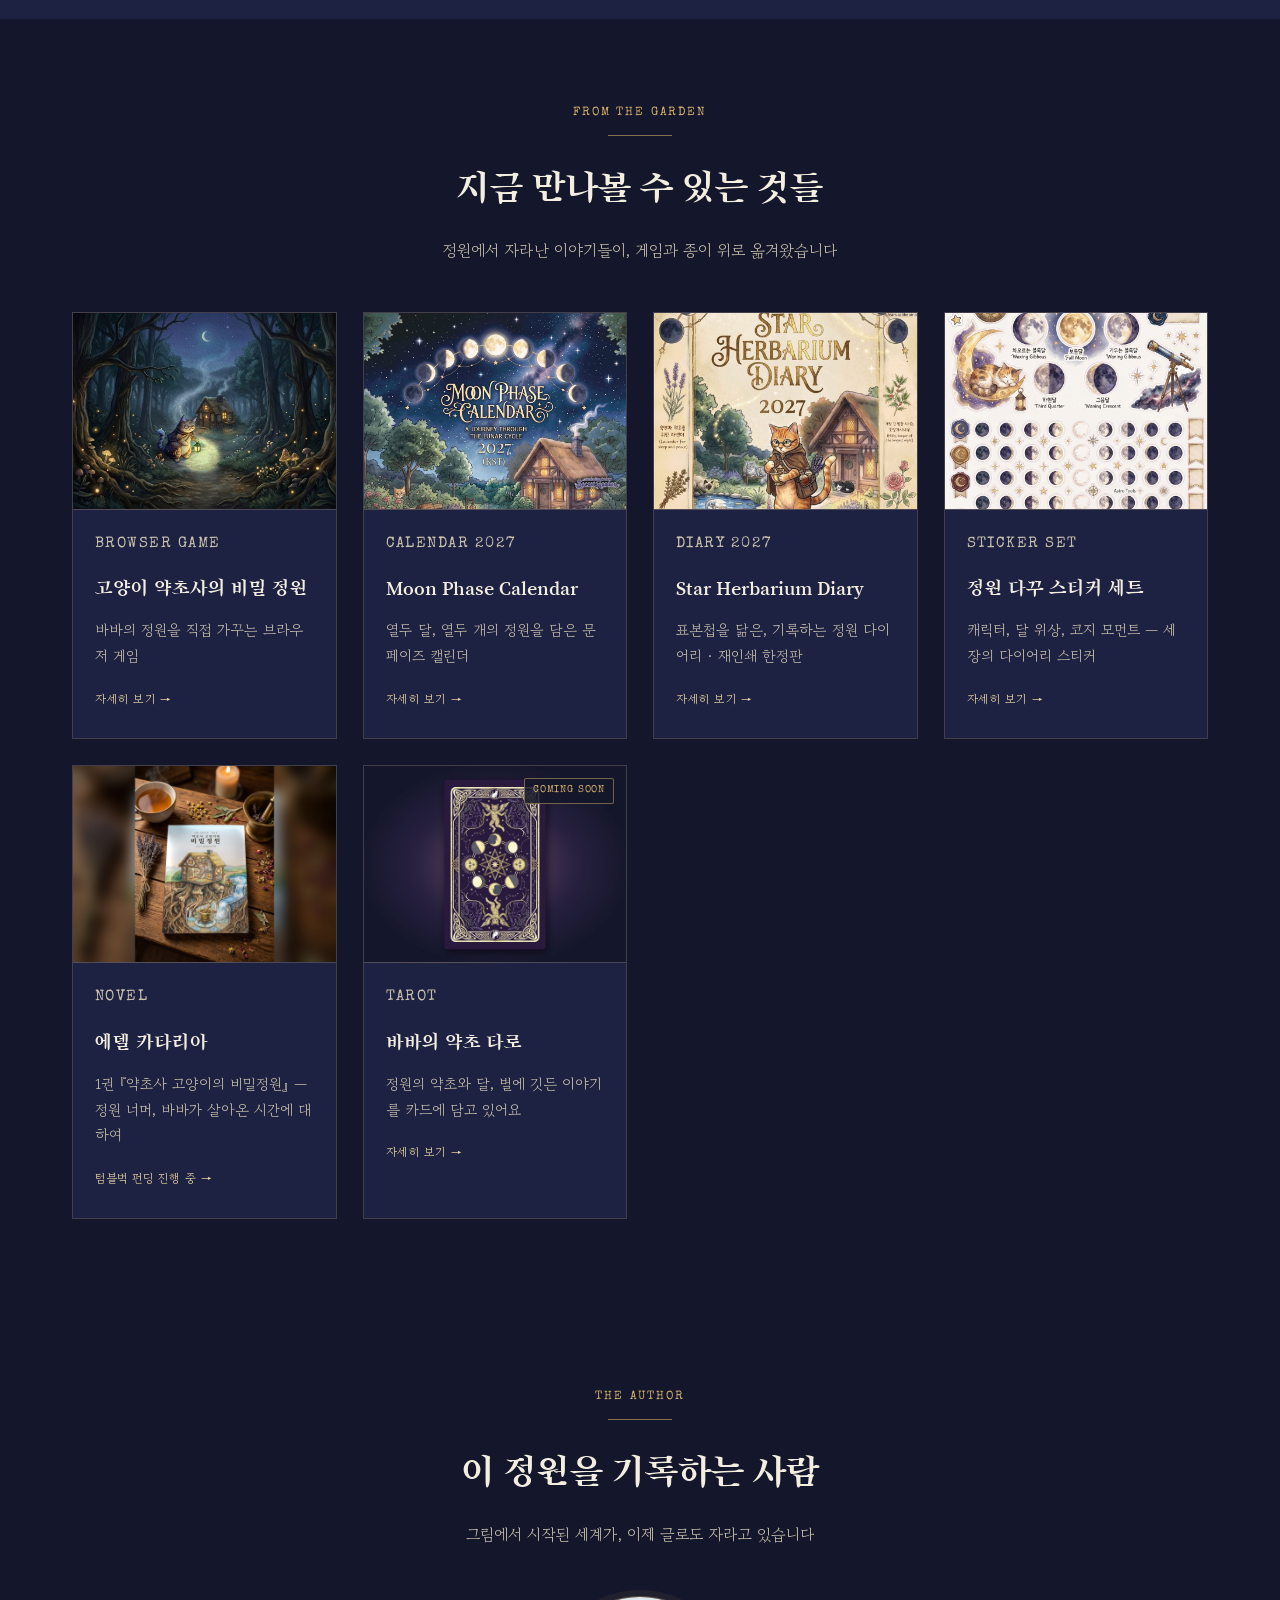
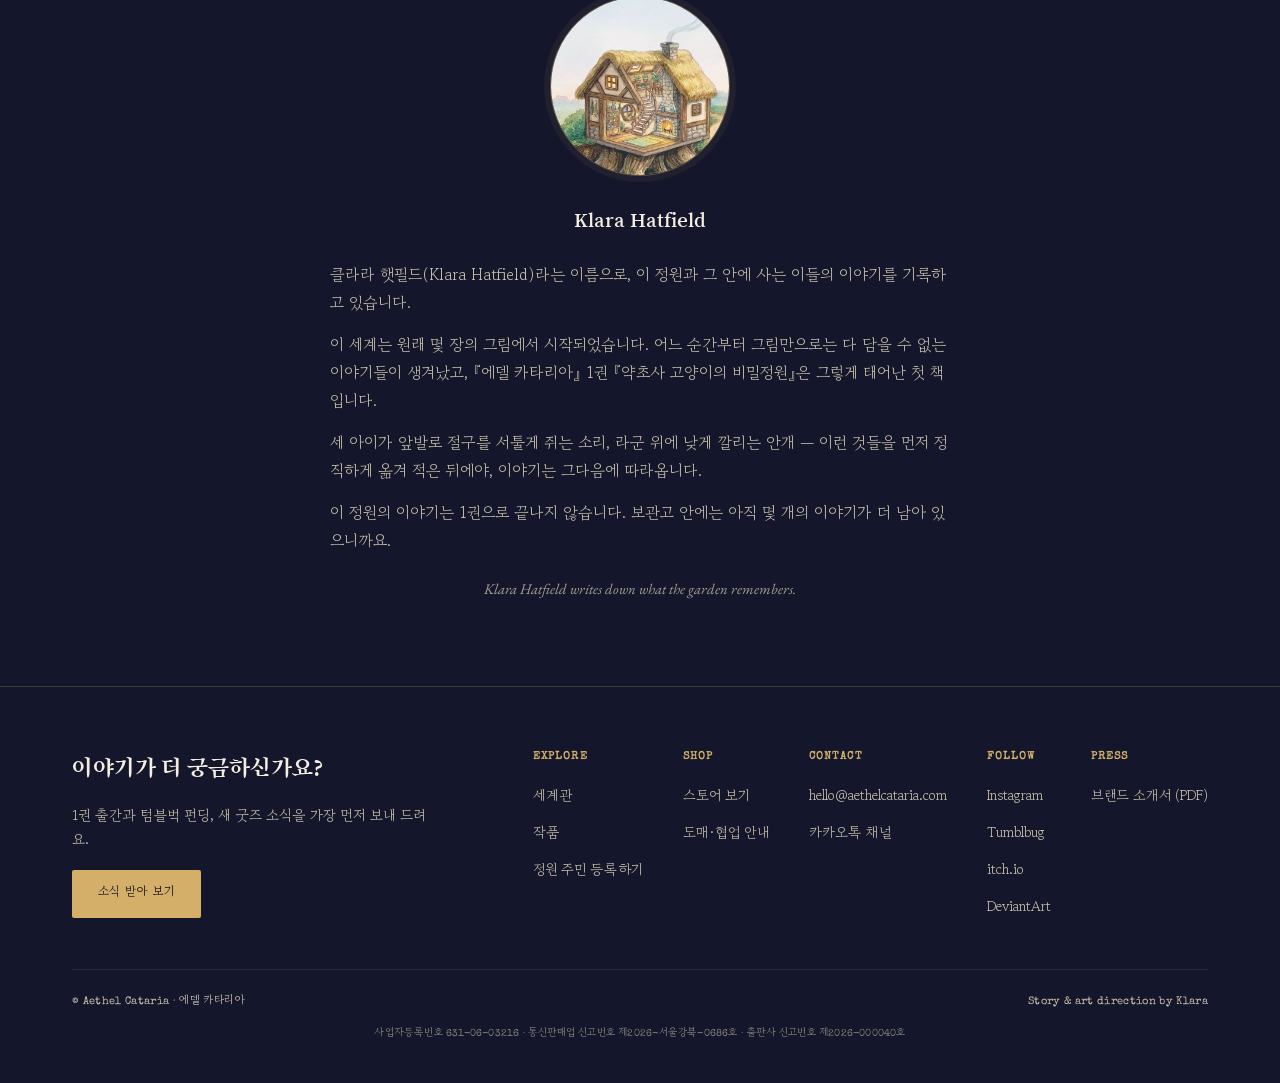
==== commit 2e9cfdf5: "update" ====
--- a/index.html
+++ b/index.html
@@ -462,7 +462,7 @@
         <ul>
           <li><a href="https://www.instagram.com/aethel.cataria/" target="_blank" rel="noopener">Instagram</a></li>
           <li><a href="https://tumblbug.com/u/herbalist-cat-garden" target="_blank" rel="noopener">Tumblbug</a></li>
-          <li><a href="https://klarahatfield.itch.io/" target="_blank" rel="noopener">itch.io</a></li>
+          <li><a href="https://klarahatfield.itch.io/herbalist-cat-garden" target="_blank" rel="noopener">itch.io</a></li>
           <li><a href="https://www.deviantart.com/klarahatfield/" target="_blank" rel="noopener">DeviantArt</a></li>
         </ul>
       </div>
